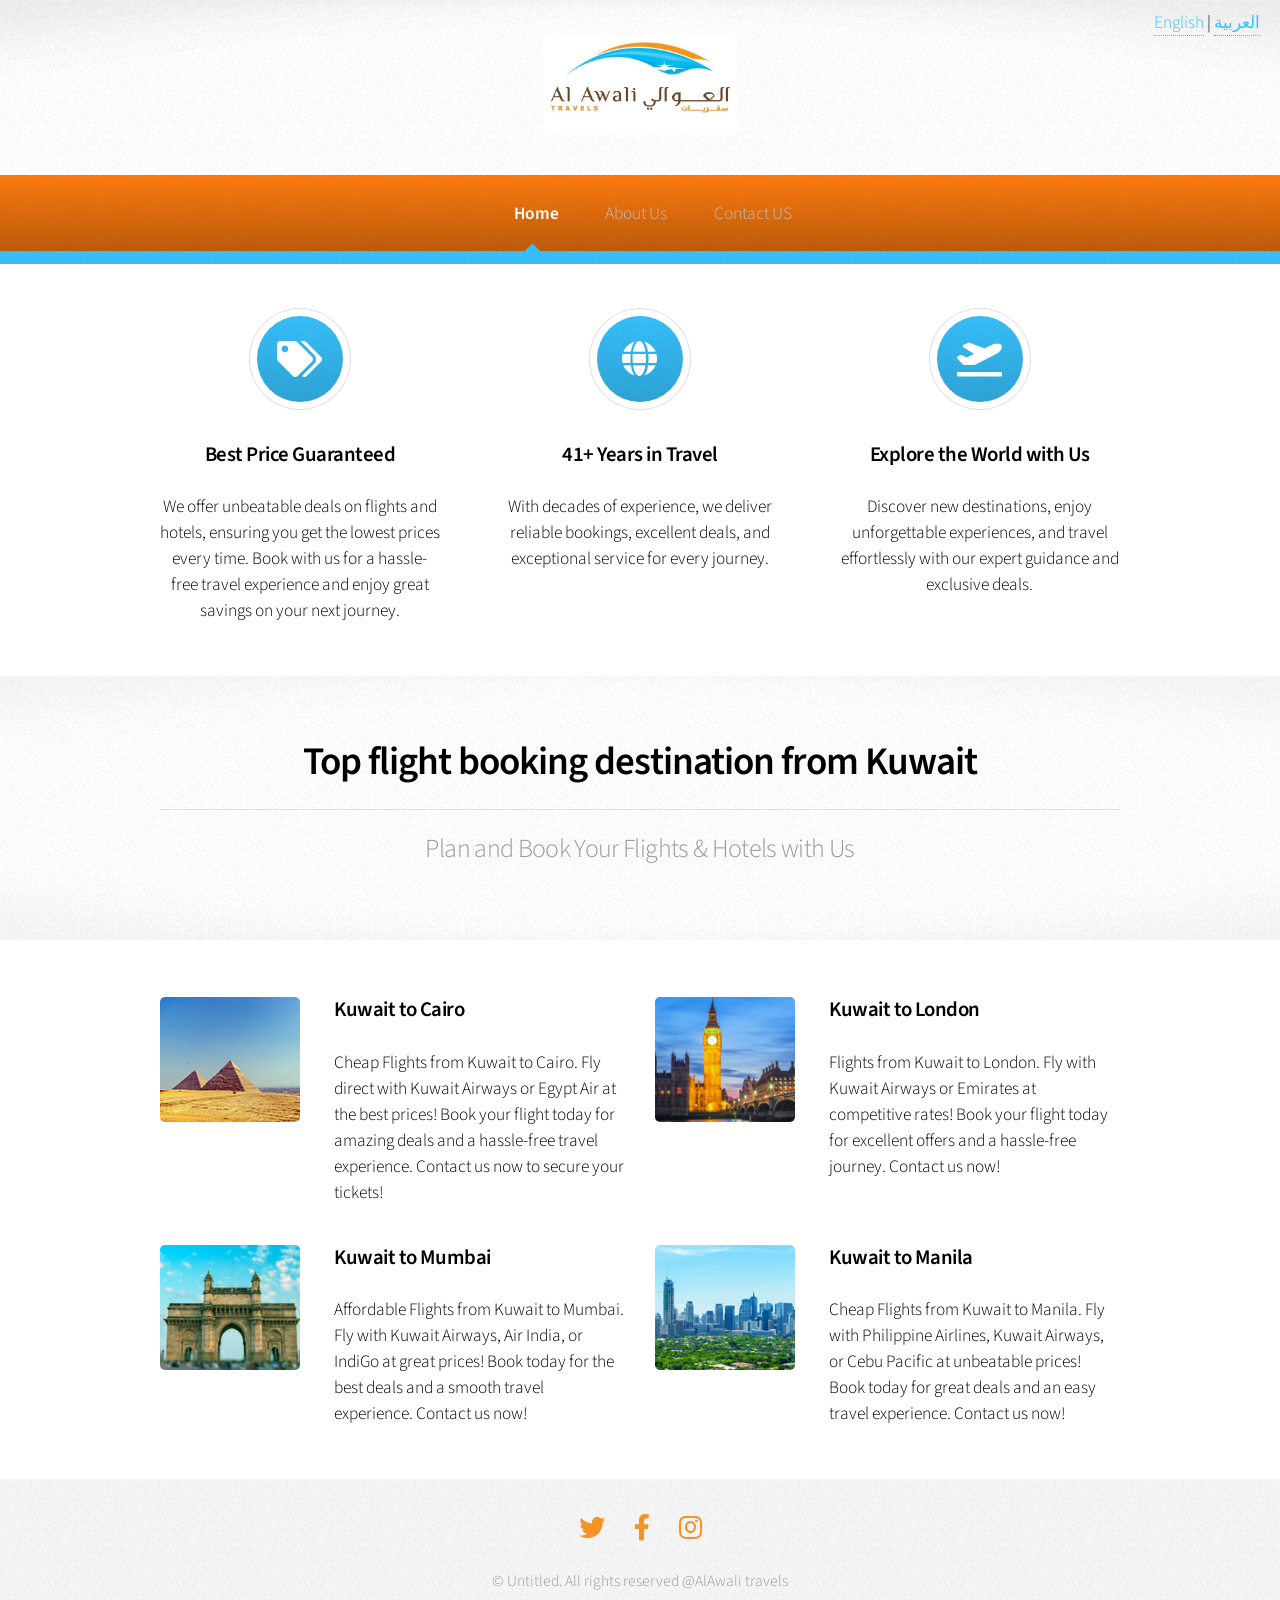
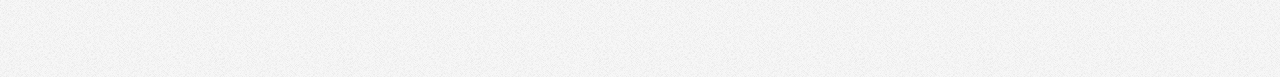
==== en/index.html @ b2e73a5a "Commit changes" ====
<!DOCTYPE HTML>

<html>
	<head>
		<title>AlAwali Travels</title>
		<meta charset="utf-8" />
		<meta name="viewport" content="width=device-width, initial-scale=1, user-scalable=no" />
		<link rel="stylesheet" href="assets/css/main.css" />
	</head>
	<body class="is-preload">
		<div id="page-wrapper">

			<!-- Header -->
				<div id="header">

					<!-- Logo -->
						<h1>
  <a href="index.html" id="logo">
    <img src="images/logo.png" alt="AlAwali Travels Logo" style="height:100px;">
  </a>
</h1>
<!-- Language Switcher -->
    <div id="language-switcher" style="position:absolute; top:10px; right:20px;">
        <a href="index.html" lang="en">English</a> | 
        <a href="../index.html" lang="ar">العربية</a>
    </div>

					<!-- Nav -->
						<nav id="nav">
							<ul>
								<li class="current"><a href="index.html">Home</a></li>
								<li><a href="aboutus.html">About Us</a></li>
								<li><a href="contactus.html">Contact US</a></li>
								
							</ul>
						</nav>

				</div>


			<!-- Banner -->
				
				
			<!-- Highlights -->
				<section class="wrapper style1">
					<div class="container">
						<div class="row gtr-200">
							<section class="col-4 col-12-narrower">
								<div class="box highlight">
									<i class="icon solid major fa-tags"></i>
									<h3>Best Price Guaranteed</h3>
									<p>We offer unbeatable deals on flights and hotels, ensuring you get the lowest prices every time. Book with us for a hassle-free travel experience and enjoy great savings on your next journey.</p>
								</div>
							</section>
							<section class="col-4 col-12-narrower">
								<div class="box highlight">
									<i class="icon solid major fa-globe"></i>
									<h3>41+ Years in Travel </h3>
									<p>With decades of experience, we deliver reliable bookings, excellent deals, and exceptional service for every journey.</p>
								</div>
							</section>
							<section class="col-4 col-12-narrower">
								<div class="box highlight">
									<i class="icon solid major fa-plane-departure"></i>
									<h3>Explore the World with Us</h3>
									<p>Discover new destinations, enjoy unforgettable experiences, and travel effortlessly with our expert guidance and exclusive deals.</p>
								</div>
							</section>
						</div>
					</div>
				</section>

			<!-- Gigantic Heading -->
				<section class="wrapper style2">
					<div class="container">
						<header class="major">
							<h2>Top flight booking destination from Kuwait</h2>
							<p>Plan and Book Your Flights & Hotels with Us</p>
						</header>
					</div>
				</section> 

			<!-- Posts -->
				<section class="wrapper style1">
					<div class="container">
						<div class="row">
							<section class="col-6 col-12-narrower">
								<div class="box post">
									<a href="#" class="image left"><img src="images/pic01.png" alt="" /></a>
									<div class="inner">
										<h3>Kuwait to Cairo</h3>
										<p>Cheap Flights from Kuwait to Cairo. Fly direct with Kuwait Airways or Egypt Air at the best prices! Book your flight today for amazing deals and a hassle-free travel experience. Contact us now to secure your tickets!</p>
									</div>
								</div>
							</section>
							<section class="col-6 col-12-narrower">
								<div class="box post">
									<a href="#" class="image left"><img src="images/pic02.png" alt="" /></a>
									<div class="inner">
										<h3>Kuwait to London</h3>
										<p>Flights from Kuwait to London. Fly with Kuwait Airways or Emirates at competitive rates! Book your flight today for excellent offers and a hassle-free journey. Contact us now!</p>
									</div>
								</div>
							</section>
						</div>
						<div class="row">
							<section class="col-6 col-12-narrower">
								<div class="box post">
									<a href="#" class="image left"><img src="images/pic03.png" alt="" /></a>
									<div class="inner">
										<h3>Kuwait to Mumbai</h3>
										<p>Affordable Flights from Kuwait to Mumbai. Fly with Kuwait Airways, Air India, or IndiGo at great prices! Book today for the best deals and a smooth travel experience. Contact us now!</p>
									</div>
								</div>
							</section>
							<section class="col-6 col-12-narrower">
								<div class="box post">
									<a href="#" class="image left"><img src="images/pic04.png" alt="" /></a>
									<div class="inner">
										<h3> Kuwait to Manila</h3>
										<p>Cheap Flights from Kuwait to Manila. Fly with Philippine Airlines, Kuwait Airways, or Cebu Pacific at unbeatable prices! Book today for great deals and an easy travel experience. Contact us now!</p>
									</div>
								</div>
							</section>
						</div>
					</div>
				</section>

			

			<!-- Footer -->
				<div id="footer">
					<div class="container">
						<div class="row">
							
							
						</div>
					</div>

					<!-- Icons -->
						<ul class="icons">
							<li><a href="#" class="icon brands fa-twitter"><span class="label">Twitter</span></a></li>
							<li><a href="#" class="icon brands fa-facebook-f"><span class="label">Facebook</span></a></li>
							<li><a href="#" class="icon brands fa-instagram"><span class="label">Instagram</span></a></li>
							
						</ul>

					<!-- Copyright -->
						<div class="copyright">
							<ul class="menu">
								<li>&copy; Untitled. All rights reserved @AlAwali travels</li>
							</ul>
						</div>

				</div>

		</div>


		<!-- Scripts -->
			<script src="assets/js/jquery.min.js"></script>
			<script src="assets/js/jquery.dropotron.min.js"></script>
			<script src="assets/js/browser.min.js"></script>
			<script src="assets/js/breakpoints.min.js"></script>
			<script src="assets/js/util.js"></script>
			<script src="assets/js/main.js"></script>

	</body>
</html>
---- en/assets/css/main.css ----
@import url("fontawesome-all.min.css");
@import url("https://fonts.googleapis.com/css?family=Source+Sans+Pro:300,300italic,600,600italic");

/*
	Arcana by HTML5 UP
	html5up.net | @ajlkn
	Free for personal and commercial use under the CCA 3.0 license (html5up.net/license)
*/

html, body, div, span, applet, object,
iframe, h1, h2, h3, h4, h5, h6, p, blockquote,
pre, a, abbr, acronym, address, big, cite,
code, del, dfn, em, img, ins, kbd, q, s, samp,
small, strike, strong, sub, sup, tt, var, b,
u, i, center, dl, dt, dd, ol, ul, li, fieldset,
form, label, legend, table, caption, tbody,
tfoot, thead, tr, th, td, article, aside,
canvas, details, embed, figure, figcaption,
footer, header, hgroup, menu, nav, output, ruby,
section, summary, time, mark, audio, video {
	margin: 0;
	padding: 0;
	border: 0;
	font-size: 100%;
	font: inherit;
	vertical-align: baseline;}

article, aside, details, figcaption, figure,
footer, header, hgroup, menu, nav, section {
	display: block;}

body {
	line-height: 1;
}

ol, ul {
	list-style: none;
}

blockquote, q {
	quotes: none;
}

	blockquote:before, blockquote:after, q:before, q:after {
		content: '';
		content: none;
	}

table {
	border-collapse: collapse;
	border-spacing: 0;
}

body {
	-webkit-text-size-adjust: none;
}

mark {
	background-color: transparent;
	color: inherit;
}

input::-moz-focus-inner {
	border: 0;
	padding: 0;
}

input, select, textarea {
	-moz-appearance: none;
	-webkit-appearance: none;
	-ms-appearance: none;
	appearance: none;
}

/* Basic */

	html {
		box-sizing: border-box;
	}

	*, *:before, *:after {
		box-sizing: inherit;
	}

	body {
		background: #f7f7f7 url("images/bg01.png");
	}

		body.is-preload *, body.is-preload *:before, body.is-preload *:after {
			-moz-animation: none !important;
			-webkit-animation: none !important;
			-ms-animation: none !important;
			animation: none !important;
			-moz-transition: none !important;
			-webkit-transition: none !important;
			-ms-transition: none !important;
			transition: none !important;
		}

	body, input, select, textarea {
		color: #000000;
		font-family: 'Source Sans Pro', sans-serif;
		font-size: 16pt;
		font-weight: 300;
		line-height: 1.65em;
	}

	a {
		-moz-transition: color 0.2s ease-in-out, border-color 0.2s ease-in-out, opacity 0.2s ease-in-out;
		-webkit-transition: color 0.2s ease-in-out, border-color 0.2s ease-in-out, opacity 0.2s ease-in-out;
		-ms-transition: color 0.2s ease-in-out, border-color 0.2s ease-in-out, opacity 0.2s ease-in-out;
		transition: color 0.2s ease-in-out, border-color 0.2s ease-in-out, opacity 0.2s ease-in-out;
		color: #37c0fb;
		text-decoration: none;
		border-bottom: dotted 1px;
	}

		a:hover {
			color: #37c0fb;
			border-bottom-color: transparent;
		}

	strong, b {
		font-weight: 600;
	}

	em, i {
		font-style: italic;
	}

	p, ul, ol, dl, table, blockquote {
		margin: 0 0 2em 0;
	}

	h1, h2, h3, h4, h5, h6 {
		color: inherit;
		font-weight: 600;
		line-height: 1.75em;
		margin-bottom: 1em;
	}

		h1 a, h2 a, h3 a, h4 a, h5 a, h6 a {
			color: inherit;
			text-decoration: none;
		}

		h1 em, h2 em, h3 em, h4 em, h5 em, h6 em {
			font-style: normal;
			font-weight: 300;
		}

	h2 {
		font-size: 1.75em;
		letter-spacing: -0.025em;
	}

	h3 {
		font-size: 1.2em;
		letter-spacing: -0.025em;
	}

	sub {
		font-size: 0.8em;
		position: relative;
		top: 0.5em;
	}

	sup {
		font-size: 0.8em;
		position: relative;
		top: -0.5em;
	}

	hr {
		border-top: solid 1px #e0e0e0;
		border: 0;
		margin-bottom: 1.5em;
	}

	blockquote {
		border-left: solid 0.5em #e0e0e0;
		font-style: italic;
		padding: 1em 0 1em 2em;
	}

/* Container */

	.container {
		margin: 0 auto;
		max-width: 100%;
		width: 1400px;
	}

		@media screen and (max-width: 1680px) {

			.container {
				width: 1200px;
			}

		}

		@media screen and (max-width: 1280px) {

			.container {
				width: 960px;
			}

		}

		@media screen and (max-width: 980px) {

			.container {
				width: 95%;
			}

		}

		@media screen and (max-width: 840px) {

			.container {
				width: 95%;
			}

		}

		@media screen and (max-width: 736px) {

			.container {
				width: 90%;
			}

		}

		@media screen and (max-width: 480px) {

			.container {
				width: 100%;
			}

		}

/* Row */

	.row {
		display: flex;
		flex-wrap: wrap;
		box-sizing: border-box;
		align-items: stretch;
	}

		.row > * {
			box-sizing: border-box;
		}

		.row.gtr-uniform > * > :last-child {
			margin-bottom: 0;
		}

		.row.aln-left {
			justify-content: flex-start;
		}

		.row.aln-center {
			justify-content: center;
		}

		.row.aln-right {
			justify-content: flex-end;
		}

		.row.aln-top {
			align-items: flex-start;
		}

		.row.aln-middle {
			align-items: center;
		}

		.row.aln-bottom {
			align-items: flex-end;
		}

		.row > .imp {
			order: -1;
		}

		.row > .col-1 {
			width: 8.33333%;
		}

		.row > .off-1 {
			margin-left: 8.33333%;
		}

		.row > .col-2 {
			width: 16.66667%;
		}

		.row > .off-2 {
			margin-left: 16.66667%;
		}

		.row > .col-3 {
			width: 25%;
		}

		.row > .off-3 {
			margin-left: 25%;
		}

		.row > .col-4 {
			width: 33.33333%;
		}

		.row > .off-4 {
			margin-left: 33.33333%;
		}

		.row > .col-5 {
			width: 41.66667%;
		}

		.row > .off-5 {
			margin-left: 41.66667%;
		}

		.row > .col-6 {
			width: 50%;
		}

		.row > .off-6 {
			margin-left: 50%;
		}

		.row > .col-7 {
			width: 58.33333%;
		}

		.row > .off-7 {
			margin-left: 58.33333%;
		}

		.row > .col-8 {
			width: 66.66667%;
		}

		.row > .off-8 {
			margin-left: 66.66667%;
		}

		.row > .col-9 {
			width: 75%;
		}

		.row > .off-9 {
			margin-left: 75%;
		}

		.row > .col-10 {
			width: 83.33333%;
		}

		.row > .off-10 {
			margin-left: 83.33333%;
		}

		.row > .col-11 {
			width: 91.66667%;
		}

		.row > .off-11 {
			margin-left: 91.66667%;
		}

		.row > .col-12 {
			width: 100%;
		}

		.row > .off-12 {
			margin-left: 100%;
		}

		.row.gtr-0 {
			margin-top: 0px;
			margin-left: 0px;
		}

			.row.gtr-0 > * {
				padding: 0px 0 0 0px;
			}

			.row.gtr-0.gtr-uniform {
				margin-top: 0px;
			}

				.row.gtr-0.gtr-uniform > * {
					padding-top: 0px;
				}

		.row.gtr-25 {
			margin-top: -12.5px;
			margin-left: -12.5px;
		}

			.row.gtr-25 > * {
				padding: 12.5px 0 0 12.5px;
			}

			.row.gtr-25.gtr-uniform {
				margin-top: -12.5px;
			}

				.row.gtr-25.gtr-uniform > * {
					padding-top: 12.5px;
				}

		.row.gtr-50 {
			margin-top: -25px;
			margin-left: -25px;
		}

			.row.gtr-50 > * {
				padding: 25px 0 0 25px;
			}

			.row.gtr-50.gtr-uniform {
				margin-top: -25px;
			}

				.row.gtr-50.gtr-uniform > * {
					padding-top: 25px;
				}

		.row {
			margin-top: -50px;
			margin-left: -50px;
		}

			.row > * {
				padding: 50px 0 0 50px;
			}

			.row.gtr-uniform {
				margin-top: -50px;
			}

				.row.gtr-uniform > * {
					padding-top: 50px;
				}

		.row.gtr-150 {
			margin-top: -75px;
			margin-left: -75px;
		}

			.row.gtr-150 > * {
				padding: 75px 0 0 75px;
			}

			.row.gtr-150.gtr-uniform {
				margin-top: -75px;
			}

				.row.gtr-150.gtr-uniform > * {
					padding-top: 75px;
				}

		.row.gtr-200 {
			margin-top: -100px;
			margin-left: -100px;
		}

			.row.gtr-200 > * {
				padding: 100px 0 0 100px;
			}

			.row.gtr-200.gtr-uniform {
				margin-top: -100px;
			}

				.row.gtr-200.gtr-uniform > * {
					padding-top: 100px;
				}

		@media screen and (max-width: 1680px) {

			.row {
				display: flex;
				flex-wrap: wrap;
				box-sizing: border-box;
				align-items: stretch;
			}

				.row > * {
					box-sizing: border-box;
				}

				.row.gtr-uniform > * > :last-child {
					margin-bottom: 0;
				}

				.row.aln-left {
					justify-content: flex-start;
				}

				.row.aln-center {
					justify-content: center;
				}

				.row.aln-right {
					justify-content: flex-end;
				}

				.row.aln-top {
					align-items: flex-start;
				}

				.row.aln-middle {
					align-items: center;
				}

				.row.aln-bottom {
					align-items: flex-end;
				}

				.row > .imp-wide {
					order: -1;
				}

				.row > .col-1-wide {
					width: 8.33333%;
				}

				.row > .off-1-wide {
					margin-left: 8.33333%;
				}

				.row > .col-2-wide {
					width: 16.66667%;
				}

				.row > .off-2-wide {
					margin-left: 16.66667%;
				}

				.row > .col-3-wide {
					width: 25%;
				}

				.row > .off-3-wide {
					margin-left: 25%;
				}

				.row > .col-4-wide {
					width: 33.33333%;
				}

				.row > .off-4-wide {
					margin-left: 33.33333%;
				}

				.row > .col-5-wide {
					width: 41.66667%;
				}

				.row > .off-5-wide {
					margin-left: 41.66667%;
				}

				.row > .col-6-wide {
					width: 50%;
				}

				.row > .off-6-wide {
					margin-left: 50%;
				}

				.row > .col-7-wide {
					width: 58.33333%;
				}

				.row > .off-7-wide {
					margin-left: 58.33333%;
				}

				.row > .col-8-wide {
					width: 66.66667%;
				}

				.row > .off-8-wide {
					margin-left: 66.66667%;
				}

				.row > .col-9-wide {
					width: 75%;
				}

				.row > .off-9-wide {
					margin-left: 75%;
				}

				.row > .col-10-wide {
					width: 83.33333%;
				}

				.row > .off-10-wide {
					margin-left: 83.33333%;
				}

				.row > .col-11-wide {
					width: 91.66667%;
				}

				.row > .off-11-wide {
					margin-left: 91.66667%;
				}

				.row > .col-12-wide {
					width: 100%;
				}

				.row > .off-12-wide {
					margin-left: 100%;
				}

				.row.gtr-0 {
					margin-top: 0px;
					margin-left: 0px;
				}

					.row.gtr-0 > * {
						padding: 0px 0 0 0px;
					}

					.row.gtr-0.gtr-uniform {
						margin-top: 0px;
					}

						.row.gtr-0.gtr-uniform > * {
							padding-top: 0px;
						}

				.row.gtr-25 {
					margin-top: -10px;
					margin-left: -10px;
				}

					.row.gtr-25 > * {
						padding: 10px 0 0 10px;
					}

					.row.gtr-25.gtr-uniform {
						margin-top: -10px;
					}

						.row.gtr-25.gtr-uniform > * {
							padding-top: 10px;
						}

				.row.gtr-50 {
					margin-top: -20px;
					margin-left: -20px;
				}

					.row.gtr-50 > * {
						padding: 20px 0 0 20px;
					}

					.row.gtr-50.gtr-uniform {
						margin-top: -20px;
					}

						.row.gtr-50.gtr-uniform > * {
							padding-top: 20px;
						}

				.row {
					margin-top: -40px;
					margin-left: -40px;
				}

					.row > * {
						padding: 40px 0 0 40px;
					}

					.row.gtr-uniform {
						margin-top: -40px;
					}

						.row.gtr-uniform > * {
							padding-top: 40px;
						}

				.row.gtr-150 {
					margin-top: -60px;
					margin-left: -60px;
				}

					.row.gtr-150 > * {
						padding: 60px 0 0 60px;
					}

					.row.gtr-150.gtr-uniform {
						margin-top: -60px;
					}

						.row.gtr-150.gtr-uniform > * {
							padding-top: 60px;
						}

				.row.gtr-200 {
					margin-top: -80px;
					margin-left: -80px;
				}

					.row.gtr-200 > * {
						padding: 80px 0 0 80px;
					}

					.row.gtr-200.gtr-uniform {
						margin-top: -80px;
					}

						.row.gtr-200.gtr-uniform > * {
							padding-top: 80px;
						}

		}

		@media screen and (max-width: 1280px) {

			.row {
				display: flex;
				flex-wrap: wrap;
				box-sizing: border-box;
				align-items: stretch;
			}

				.row > * {
					box-sizing: border-box;
				}

				.row.gtr-uniform > * > :last-child {
					margin-bottom: 0;
				}

				.row.aln-left {
					justify-content: flex-start;
				}

				.row.aln-center {
					justify-content: center;
				}

				.row.aln-right {
					justify-content: flex-end;
				}

				.row.aln-top {
					align-items: flex-start;
				}

				.row.aln-middle {
					align-items: center;
				}

				.row.aln-bottom {
					align-items: flex-end;
				}

				.row > .imp-normal {
					order: -1;
				}

				.row > .col-1-normal {
					width: 8.33333%;
				}

				.row > .off-1-normal {
					margin-left: 8.33333%;
				}

				.row > .col-2-normal {
					width: 16.66667%;
				}

				.row > .off-2-normal {
					margin-left: 16.66667%;
				}

				.row > .col-3-normal {
					width: 25%;
				}

				.row > .off-3-normal {
					margin-left: 25%;
				}

				.row > .col-4-normal {
					width: 33.33333%;
				}

				.row > .off-4-normal {
					margin-left: 33.33333%;
				}

				.row > .col-5-normal {
					width: 41.66667%;
				}

				.row > .off-5-normal {
					margin-left: 41.66667%;
				}

				.row > .col-6-normal {
					width: 50%;
				}

				.row > .off-6-normal {
					margin-left: 50%;
				}

				.row > .col-7-normal {
					width: 58.33333%;
				}

				.row > .off-7-normal {
					margin-left: 58.33333%;
				}

				.row > .col-8-normal {
					width: 66.66667%;
				}

				.row > .off-8-normal {
					margin-left: 66.66667%;
				}

				.row > .col-9-normal {
					width: 75%;
				}

				.row > .off-9-normal {
					margin-left: 75%;
				}

				.row > .col-10-normal {
					width: 83.33333%;
				}

				.row > .off-10-normal {
					margin-left: 83.33333%;
				}

				.row > .col-11-normal {
					width: 91.66667%;
				}

				.row > .off-11-normal {
					margin-left: 91.66667%;
				}

				.row > .col-12-normal {
					width: 100%;
				}

				.row > .off-12-normal {
					margin-left: 100%;
				}

				.row.gtr-0 {
					margin-top: 0px;
					margin-left: 0px;
				}

					.row.gtr-0 > * {
						padding: 0px 0 0 0px;
					}

					.row.gtr-0.gtr-uniform {
						margin-top: 0px;
					}

						.row.gtr-0.gtr-uniform > * {
							padding-top: 0px;
						}

				.row.gtr-25 {
					margin-top: -7.5px;
					margin-left: -7.5px;
				}

					.row.gtr-25 > * {
						padding: 7.5px 0 0 7.5px;
					}

					.row.gtr-25.gtr-uniform {
						margin-top: -7.5px;
					}

						.row.gtr-25.gtr-uniform > * {
							padding-top: 7.5px;
						}

				.row.gtr-50 {
					margin-top: -15px;
					margin-left: -15px;
				}

					.row.gtr-50 > * {
						padding: 15px 0 0 15px;
					}

					.row.gtr-50.gtr-uniform {
						margin-top: -15px;
					}

						.row.gtr-50.gtr-uniform > * {
							padding-top: 15px;
						}

				.row {
					margin-top: -30px;
					margin-left: -30px;
				}

					.row > * {
						padding: 30px 0 0 30px;
					}

					.row.gtr-uniform {
						margin-top: -30px;
					}

						.row.gtr-uniform > * {
							padding-top: 30px;
						}

				.row.gtr-150 {
					margin-top: -45px;
					margin-left: -45px;
				}

					.row.gtr-150 > * {
						padding: 45px 0 0 45px;
					}

					.row.gtr-150.gtr-uniform {
						margin-top: -45px;
					}

						.row.gtr-150.gtr-uniform > * {
							padding-top: 45px;
						}

				.row.gtr-200 {
					margin-top: -60px;
					margin-left: -60px;
				}

					.row.gtr-200 > * {
						padding: 60px 0 0 60px;
					}

					.row.gtr-200.gtr-uniform {
						margin-top: -60px;
					}

						.row.gtr-200.gtr-uniform > * {
							padding-top: 60px;
						}

		}

		@media screen and (max-width: 980px) {

			.row {
				display: flex;
				flex-wrap: wrap;
				box-sizing: border-box;
				align-items: stretch;
			}

				.row > * {
					box-sizing: border-box;
				}

				.row.gtr-uniform > * > :last-child {
					margin-bottom: 0;
				}

				.row.aln-left {
					justify-content: flex-start;
				}

				.row.aln-center {
					justify-content: center;
				}

				.row.aln-right {
					justify-content: flex-end;
				}

				.row.aln-top {
					align-items: flex-start;
				}

				.row.aln-middle {
					align-items: center;
				}

				.row.aln-bottom {
					align-items: flex-end;
				}

				.row > .imp-narrow {
					order: -1;
				}

				.row > .col-1-narrow {
					width: 8.33333%;
				}

				.row > .off-1-narrow {
					margin-left: 8.33333%;
				}

				.row > .col-2-narrow {
					width: 16.66667%;
				}

				.row > .off-2-narrow {
					margin-left: 16.66667%;
				}

				.row > .col-3-narrow {
					width: 25%;
				}

				.row > .off-3-narrow {
					margin-left: 25%;
				}

				.row > .col-4-narrow {
					width: 33.33333%;
				}

				.row > .off-4-narrow {
					margin-left: 33.33333%;
				}

				.row > .col-5-narrow {
					width: 41.66667%;
				}

				.row > .off-5-narrow {
					margin-left: 41.66667%;
				}

				.row > .col-6-narrow {
					width: 50%;
				}

				.row > .off-6-narrow {
					margin-left: 50%;
				}

				.row > .col-7-narrow {
					width: 58.33333%;
				}

				.row > .off-7-narrow {
					margin-left: 58.33333%;
				}

				.row > .col-8-narrow {
					width: 66.66667%;
				}

				.row > .off-8-narrow {
					margin-left: 66.66667%;
				}

				.row > .col-9-narrow {
					width: 75%;
				}

				.row > .off-9-narrow {
					margin-left: 75%;
				}

				.row > .col-10-narrow {
					width: 83.33333%;
				}

				.row > .off-10-narrow {
					margin-left: 83.33333%;
				}

				.row > .col-11-narrow {
					width: 91.66667%;
				}

				.row > .off-11-narrow {
					margin-left: 91.66667%;
				}

				.row > .col-12-narrow {
					width: 100%;
				}

				.row > .off-12-narrow {
					margin-left: 100%;
				}

				.row.gtr-0 {
					margin-top: 0px;
					margin-left: 0px;
				}

					.row.gtr-0 > * {
						padding: 0px 0 0 0px;
					}

					.row.gtr-0.gtr-uniform {
						margin-top: 0px;
					}

						.row.gtr-0.gtr-uniform > * {
							padding-top: 0px;
						}

				.row.gtr-25 {
					margin-top: -7.5px;
					margin-left: -7.5px;
				}

					.row.gtr-25 > * {
						padding: 7.5px 0 0 7.5px;
					}

					.row.gtr-25.gtr-uniform {
						margin-top: -7.5px;
					}

						.row.gtr-25.gtr-uniform > * {
							padding-top: 7.5px;
						}

				.row.gtr-50 {
					margin-top: -15px;
					margin-left: -15px;
				}

					.row.gtr-50 > * {
						padding: 15px 0 0 15px;
					}

					.row.gtr-50.gtr-uniform {
						margin-top: -15px;
					}

						.row.gtr-50.gtr-uniform > * {
							padding-top: 15px;
						}

				.row {
					margin-top: -30px;
					margin-left: -30px;
				}

					.row > * {
						padding: 30px 0 0 30px;
					}

					.row.gtr-uniform {
						margin-top: -30px;
					}

						.row.gtr-uniform > * {
							padding-top: 30px;
						}

				.row.gtr-150 {
					margin-top: -45px;
					margin-left: -45px;
				}

					.row.gtr-150 > * {
						padding: 45px 0 0 45px;
					}

					.row.gtr-150.gtr-uniform {
						margin-top: -45px;
					}

						.row.gtr-150.gtr-uniform > * {
							padding-top: 45px;
						}

				.row.gtr-200 {
					margin-top: -60px;
					margin-left: -60px;
				}

					.row.gtr-200 > * {
						padding: 60px 0 0 60px;
					}

					.row.gtr-200.gtr-uniform {
						margin-top: -60px;
					}

						.row.gtr-200.gtr-uniform > * {
							padding-top: 60px;
						}

		}

		@media screen and (max-width: 840px) {

			.row {
				display: flex;
				flex-wrap: wrap;
				box-sizing: border-box;
				align-items: stretch;
			}

				.row > * {
					box-sizing: border-box;
				}

				.row.gtr-uniform > * > :last-child {
					margin-bottom: 0;
				}

				.row.aln-left {
					justify-content: flex-start;
				}

				.row.aln-center {
					justify-content: center;
				}

				.row.aln-right {
					justify-content: flex-end;
				}

				.row.aln-top {
					align-items: flex-start;
				}

				.row.aln-middle {
					align-items: center;
				}

				.row.aln-bottom {
					align-items: flex-end;
				}

				.row > .imp-narrower {
					order: -1;
				}

				.row > .col-1-narrower {
					width: 8.33333%;
				}

				.row > .off-1-narrower {
					margin-left: 8.33333%;
				}

				.row > .col-2-narrower {
					width: 16.66667%;
				}

				.row > .off-2-narrower {
					margin-left: 16.66667%;
				}

				.row > .col-3-narrower {
					width: 25%;
				}

				.row > .off-3-narrower {
					margin-left: 25%;
				}

				.row > .col-4-narrower {
					width: 33.33333%;
				}

				.row > .off-4-narrower {
					margin-left: 33.33333%;
				}

				.row > .col-5-narrower {
					width: 41.66667%;
				}

				.row > .off-5-narrower {
					margin-left: 41.66667%;
				}

				.row > .col-6-narrower {
					width: 50%;
				}

				.row > .off-6-narrower {
					margin-left: 50%;
				}

				.row > .col-7-narrower {
					width: 58.33333%;
				}

				.row > .off-7-narrower {
					margin-left: 58.33333%;
				}

				.row > .col-8-narrower {
					width: 66.66667%;
				}

				.row > .off-8-narrower {
					margin-left: 66.66667%;
				}

				.row > .col-9-narrower {
					width: 75%;
				}

				.row > .off-9-narrower {
					margin-left: 75%;
				}

				.row > .col-10-narrower {
					width: 83.33333%;
				}

				.row > .off-10-narrower {
					margin-left: 83.33333%;
				}

				.row > .col-11-narrower {
					width: 91.66667%;
				}

				.row > .off-11-narrower {
					margin-left: 91.66667%;
				}

				.row > .col-12-narrower {
					width: 100%;
				}

				.row > .off-12-narrower {
					margin-left: 100%;
				}

				.row.gtr-0 {
					margin-top: 0px;
					margin-left: 0px;
				}

					.row.gtr-0 > * {
						padding: 0px 0 0 0px;
					}

					.row.gtr-0.gtr-uniform {
						margin-top: 0px;
					}

						.row.gtr-0.gtr-uniform > * {
							padding-top: 0px;
						}

				.row.gtr-25 {
					margin-top: -7.5px;
					margin-left: -7.5px;
				}

					.row.gtr-25 > * {
						padding: 7.5px 0 0 7.5px;
					}

					.row.gtr-25.gtr-uniform {
						margin-top: -7.5px;
					}

						.row.gtr-25.gtr-uniform > * {
							padding-top: 7.5px;
						}

				.row.gtr-50 {
					margin-top: -15px;
					margin-left: -15px;
				}

					.row.gtr-50 > * {
						padding: 15px 0 0 15px;
					}

					.row.gtr-50.gtr-uniform {
						margin-top: -15px;
					}

						.row.gtr-50.gtr-uniform > * {
							padding-top: 15px;
						}

				.row {
					margin-top: -30px;
					margin-left: -30px;
				}

					.row > * {
						padding: 30px 0 0 30px;
					}

					.row.gtr-uniform {
						margin-top: -30px;
					}

						.row.gtr-uniform > * {
							padding-top: 30px;
						}

				.row.gtr-150 {
					margin-top: -45px;
					margin-left: -45px;
				}

					.row.gtr-150 > * {
						padding: 45px 0 0 45px;
					}

					.row.gtr-150.gtr-uniform {
						margin-top: -45px;
					}

						.row.gtr-150.gtr-uniform > * {
							padding-top: 45px;
						}

				.row.gtr-200 {
					margin-top: -60px;
					margin-left: -60px;
				}

					.row.gtr-200 > * {
						padding: 60px 0 0 60px;
					}

					.row.gtr-200.gtr-uniform {
						margin-top: -60px;
					}

						.row.gtr-200.gtr-uniform > * {
							padding-top: 60px;
						}

		}

		@media screen and (max-width: 736px) {

			.row {
				display: flex;
				flex-wrap: wrap;
				box-sizing: border-box;
				align-items: stretch;
			}

				.row > * {
					box-sizing: border-box;
				}

				.row.gtr-uniform > * > :last-child {
					margin-bottom: 0;
				}

				.row.aln-left {
					justify-content: flex-start;
				}

				.row.aln-center {
					justify-content: center;
				}

				.row.aln-right {
					justify-content: flex-end;
				}

				.row.aln-top {
					align-items: flex-start;
				}

				.row.aln-middle {
					align-items: center;
				}

				.row.aln-bottom {
					align-items: flex-end;
				}

				.row > .imp-mobile {
					order: -1;
				}

				.row > .col-1-mobile {
					width: 8.33333%;
				}

				.row > .off-1-mobile {
					margin-left: 8.33333%;
				}

				.row > .col-2-mobile {
					width: 16.66667%;
				}

				.row > .off-2-mobile {
					margin-left: 16.66667%;
				}

				.row > .col-3-mobile {
					width: 25%;
				}

				.row > .off-3-mobile {
					margin-left: 25%;
				}

				.row > .col-4-mobile {
					width: 33.33333%;
				}

				.row > .off-4-mobile {
					margin-left: 33.33333%;
				}

				.row > .col-5-mobile {
					width: 41.66667%;
				}

				.row > .off-5-mobile {
					margin-left: 41.66667%;
				}

				.row > .col-6-mobile {
					width: 50%;
				}

				.row > .off-6-mobile {
					margin-left: 50%;
				}

				.row > .col-7-mobile {
					width: 58.33333%;
				}

				.row > .off-7-mobile {
					margin-left: 58.33333%;
				}

				.row > .col-8-mobile {
					width: 66.66667%;
				}

				.row > .off-8-mobile {
					margin-left: 66.66667%;
				}

				.row > .col-9-mobile {
					width: 75%;
				}

				.row > .off-9-mobile {
					margin-left: 75%;
				}

				.row > .col-10-mobile {
					width: 83.33333%;
				}

				.row > .off-10-mobile {
					margin-left: 83.33333%;
				}

				.row > .col-11-mobile {
					width: 91.66667%;
				}

				.row > .off-11-mobile {
					margin-left: 91.66667%;
				}

				.row > .col-12-mobile {
					width: 100%;
				}

				.row > .off-12-mobile {
					margin-left: 100%;
				}

				.row.gtr-0 {
					margin-top: 0px;
					margin-left: 0px;
				}

					.row.gtr-0 > * {
						padding: 0px 0 0 0px;
					}

					.row.gtr-0.gtr-uniform {
						margin-top: 0px;
					}

						.row.gtr-0.gtr-uniform > * {
							padding-top: 0px;
						}

				.row.gtr-25 {
					margin-top: -5px;
					margin-left: -5px;
				}

					.row.gtr-25 > * {
						padding: 5px 0 0 5px;
					}

					.row.gtr-25.gtr-uniform {
						margin-top: -5px;
					}

						.row.gtr-25.gtr-uniform > * {
							padding-top: 5px;
						}

				.row.gtr-50 {
					margin-top: -10px;
					margin-left: -10px;
				}

					.row.gtr-50 > * {
						padding: 10px 0 0 10px;
					}

					.row.gtr-50.gtr-uniform {
						margin-top: -10px;
					}

						.row.gtr-50.gtr-uniform > * {
							padding-top: 10px;
						}

				.row {
					margin-top: -20px;
					margin-left: -20px;
				}

					.row > * {
						padding: 20px 0 0 20px;
					}

					.row.gtr-uniform {
						margin-top: -20px;
					}

						.row.gtr-uniform > * {
							padding-top: 20px;
						}

				.row.gtr-150 {
					margin-top: -30px;
					margin-left: -30px;
				}

					.row.gtr-150 > * {
						padding: 30px 0 0 30px;
					}

					.row.gtr-150.gtr-uniform {
						margin-top: -30px;
					}

						.row.gtr-150.gtr-uniform > * {
							padding-top: 30px;
						}

				.row.gtr-200 {
					margin-top: -40px;
					margin-left: -40px;
				}

					.row.gtr-200 > * {
						padding: 40px 0 0 40px;
					}

					.row.gtr-200.gtr-uniform {
						margin-top: -40px;
					}

						.row.gtr-200.gtr-uniform > * {
							padding-top: 40px;
						}

		}

		@media screen and (max-width: 480px) {

			.row {
				display: flex;
				flex-wrap: wrap;
				box-sizing: border-box;
				align-items: stretch;
			}

				.row > * {
					box-sizing: border-box;
				}

				.row.gtr-uniform > * > :last-child {
					margin-bottom: 0;
				}

				.row.aln-left {
					justify-content: flex-start;
				}

				.row.aln-center {
					justify-content: center;
				}

				.row.aln-right {
					justify-content: flex-end;
				}

				.row.aln-top {
					align-items: flex-start;
				}

				.row.aln-middle {
					align-items: center;
				}

				.row.aln-bottom {
					align-items: flex-end;
				}

				.row > .imp-mobilep {
					order: -1;
				}

				.row > .col-1-mobilep {
					width: 8.33333%;
				}

				.row > .off-1-mobilep {
					margin-left: 8.33333%;
				}

				.row > .col-2-mobilep {
					width: 16.66667%;
				}

				.row > .off-2-mobilep {
					margin-left: 16.66667%;
				}

				.row > .col-3-mobilep {
					width: 25%;
				}

				.row > .off-3-mobilep {
					margin-left: 25%;
				}

				.row > .col-4-mobilep {
					width: 33.33333%;
				}

				.row > .off-4-mobilep {
					margin-left: 33.33333%;
				}

				.row > .col-5-mobilep {
					width: 41.66667%;
				}

				.row > .off-5-mobilep {
					margin-left: 41.66667%;
				}

				.row > .col-6-mobilep {
					width: 50%;
				}

				.row > .off-6-mobilep {
					margin-left: 50%;
				}

				.row > .col-7-mobilep {
					width: 58.33333%;
				}

				.row > .off-7-mobilep {
					margin-left: 58.33333%;
				}

				.row > .col-8-mobilep {
					width: 66.66667%;
				}

				.row > .off-8-mobilep {
					margin-left: 66.66667%;
				}

				.row > .col-9-mobilep {
					width: 75%;
				}

				.row > .off-9-mobilep {
					margin-left: 75%;
				}

				.row > .col-10-mobilep {
					width: 83.33333%;
				}

				.row > .off-10-mobilep {
					margin-left: 83.33333%;
				}

				.row > .col-11-mobilep {
					width: 91.66667%;
				}

				.row > .off-11-mobilep {
					margin-left: 91.66667%;
				}

				.row > .col-12-mobilep {
					width: 100%;
				}

				.row > .off-12-mobilep {
					margin-left: 100%;
				}

				.row.gtr-0 {
					margin-top: 0px;
					margin-left: 0px;
				}

					.row.gtr-0 > * {
						padding: 0px 0 0 0px;
					}

					.row.gtr-0.gtr-uniform {
						margin-top: 0px;
					}

						.row.gtr-0.gtr-uniform > * {
							padding-top: 0px;
						}

				.row.gtr-25 {
					margin-top: -5px;
					margin-left: -5px;
				}

					.row.gtr-25 > * {
						padding: 5px 0 0 5px;
					}

					.row.gtr-25.gtr-uniform {
						margin-top: -5px;
					}

						.row.gtr-25.gtr-uniform > * {
							padding-top: 5px;
						}

				.row.gtr-50 {
					margin-top: -10px;
					margin-left: -10px;
				}

					.row.gtr-50 > * {
						padding: 10px 0 0 10px;
					}

					.row.gtr-50.gtr-uniform {
						margin-top: -10px;
					}

						.row.gtr-50.gtr-uniform > * {
							padding-top: 10px;
						}

				.row {
					margin-top: -20px;
					margin-left: -20px;
				}

					.row > * {
						padding: 20px 0 0 20px;
					}

					.row.gtr-uniform {
						margin-top: -20px;
					}

						.row.gtr-uniform > * {
							padding-top: 20px;
						}

				.row.gtr-150 {
					margin-top: -30px;
					margin-left: -30px;
				}

					.row.gtr-150 > * {
						padding: 30px 0 0 30px;
					}

					.row.gtr-150.gtr-uniform {
						margin-top: -30px;
					}

						.row.gtr-150.gtr-uniform > * {
							padding-top: 30px;
						}

				.row.gtr-200 {
					margin-top: -40px;
					margin-left: -40px;
				}

					.row.gtr-200 > * {
						padding: 40px 0 0 40px;
					}

					.row.gtr-200.gtr-uniform {
						margin-top: -40px;
					}

						.row.gtr-200.gtr-uniform > * {
							padding-top: 40px;
						}

		}

/* Section/Article */

	section.special, article.special {
		text-align: center;
	}

	header p {
		color: #999;
		font-size: 1.25em;
		position: relative;
		margin-top: -1.25em;
		margin-bottom: 2.25em;
	}

	header.major {
		text-align: center;
		margin: 0 0 2em 0;
	}

		header.major h2 {
			font-size: 2.25em;
		}

		header.major p {
			position: relative;
			border-top: solid 1px #e0e0e0;
			padding: 1em 0 0 0;
			margin: 0;
			top: -1em;
			font-size: 1.5em;
			letter-spacing: -0.025em;
		}

	footer {
		margin: 0 0 3em 0;
	}

		footer > :last-child {
			margin-bottom: 0;
		}

		footer.major {
			padding-top: 3em;
		}

/* Form */

	input[type="text"],
	input[type="password"],
	input[type="email"],
	textarea {
		-moz-appearance: none;
		-webkit-appearance: none;
		-ms-appearance: none;
		appearance: none;
		-moz-transition: border-color 0.2s ease-in-out;
		-webkit-transition: border-color 0.2s ease-in-out;
		-ms-transition: border-color 0.2s ease-in-out;
		transition: border-color 0.2s ease-in-out;
		background: #fff;
		border: solid 1px #e0e0e0;
		border-radius: 5px;
		color: inherit;
		display: block;
		outline: 0;
		padding: 0.75em;
		text-decoration: none;
		width: 100%;
	}

		input[type="text"]:focus,
		input[type="password"]:focus,
		input[type="email"]:focus,
		textarea:focus {
			border-color: #37c0fb;
		}

	input[type="text"],
	input[type="password"],
	input[type="email"] {
		line-height: 1em;
	}

	label {
		display: block;
		color: inherit;
		font-weight: 600;
		line-height: 1.75em;
		margin-bottom: 0.5em;
	}

	::-webkit-input-placeholder {
		color: #999;
		position: relative;
		top: 3px;
	}

	:-moz-placeholder {
		color: #999;
	}

	::-moz-placeholder {
		color: #999;
	}

	:-ms-input-placeholder {
		color: #999;
	}

/* Image */

	.image {
		border: 0;
		display: inline-block;
		position: relative;
		border-radius: 5px;
	}

		.image img {
			display: block;
			border-radius: 5px;
		}

		.image.left {
			display: block;
			float: left;
			margin: 0 2em 2em 0;
			position: relative;
			top: 0.25em;
		}

			.image.left img {
				display: block;
				width: 100%;
			}

		.image.fit {
			display: block;
		}

			.image.fit img {
				display: block;
				width: 100%;
			}

		.image.featured {
			display: block;
			margin: 0 0 2em 0;
		}

			.image.featured img {
				display: block;
				width: 100%;
			}

/* Icon */

	.icon {
		text-decoration: none;
		position: relative;
		text-decoration: none;
	}

		.icon:before {
			-moz-osx-font-smoothing: grayscale;
			-webkit-font-smoothing: antialiased;
			display: inline-block;
			font-style: normal;
			font-variant: normal;
			text-rendering: auto;
			line-height: 1;
			text-transform: none !important;
			font-family: 'Font Awesome 5 Free';
			font-weight: 400;
		}

		.icon > .label {
			display: none;
		}

		.icon:before {
			line-height: inherit;
		}

		.icon.solid:before {
			font-weight: 900;
		}

		.icon.brands:before {
			font-family: 'Font Awesome 5 Brands';
		}

		.icon.major {
			text-align: center;
			cursor: default;
			background-color: #37c0fb;
			background-image: -moz-linear-gradient(top, rgba(0,0,0,0), rgba(0,0,0,0.15)), url("images/bg01.png");
			background-image: -webkit-linear-gradient(top, rgba(0,0,0,0), rgba(0,0,0,0.15)), url("images/bg01.png");
			background-image: -ms-linear-gradient(top, rgba(0,0,0,0), rgba(0,0,0,0.15)), url("images/bg01.png");
			background-image: linear-gradient(top, rgba(0,0,0,0), rgba(0,0,0,0.15)), url("images/bg01.png");
			color: #fff;
			border-radius: 100%;
			display: inline-block;
			width: 5em;
			height: 5em;
			line-height: 5em;
			box-shadow: 0 0 0 7px white, 0 0 0 8px #e0e0e0;
			margin: 0 0 2em 0;
		}

			.icon.major:before {
				font-size: 36px;
			}

/* Lists */

	ol {
		list-style: decimal;
		padding-left: 1.25em;
	}

		ol li {
			padding-left: 0.25em;
		}

	ul {
		list-style: disc;
		padding-left: 1em;
	}

		ul li {
			padding-left: 0.5em;
		}

/* Links */

	ul.links {
		list-style: none;
		padding-left: 0;
	}

		ul.links li {
			line-height: 2.5em;
			padding-left: 0;
		}

/* Icons */

	ul.icons {
		cursor: default;
		list-style: none;
		padding-left: 0;
	}

		ul.icons li {
			display: inline-block;
			line-height: 1em;
			padding-left: 1.5em;
		}

			ul.icons li:first-child {
				padding-left: 0;
			}

			ul.icons li a, ul.icons li span {
				font-size: 2em;
				border: 0;
			}

/* Menu */

	ul.menu {
		list-style: none;
		padding-left: 0;
	}

		ul.menu li {
			border-left: solid 1px #e0e0e0;
			display: inline-block;
			padding: 0 0 0 1em;
			margin: 0 0 0 1em;
		}

			ul.menu li:first-child {
				border-left: 0;
				margin-left: 0;
				padding-left: 0;
			}

/* Actions */

	ul.actions {
		display: -moz-flex;
		display: -webkit-flex;
		display: -ms-flex;
		display: flex;
		cursor: default;
		list-style: none;
		margin-left: -1em;
		padding-left: 0;
	}

		ul.actions li {
			padding: 0 0 0 1em;
			vertical-align: middle;
		}

		ul.actions.special {
			-moz-justify-content: center;
			-webkit-justify-content: center;
			-ms-justify-content: center;
			justify-content: center;
			width: 100%;
			margin-left: 0;
		}

			ul.actions.special li:first-child {
				padding-left: 0;
			}

		ul.actions.stacked {
			-moz-flex-direction: column;
			-webkit-flex-direction: column;
			-ms-flex-direction: column;
			flex-direction: column;
			margin-left: 0;
		}

			ul.actions.stacked li {
				padding: 1.25em 0 0 0;
			}

				ul.actions.stacked li:first-child {
					padding-top: 0;
				}

		ul.actions.fit {
			width: calc(100% + 1em);
		}

			ul.actions.fit li {
				-moz-flex-grow: 1;
				-webkit-flex-grow: 1;
				-ms-flex-grow: 1;
				flex-grow: 1;
				-moz-flex-shrink: 1;
				-webkit-flex-shrink: 1;
				-ms-flex-shrink: 1;
				flex-shrink: 1;
				width: 100%;
			}

				ul.actions.fit li > * {
					width: 100%;
				}

			ul.actions.fit.stacked {
				width: 100%;
			}

		@media screen and (max-width: 736px) {

			ul.actions:not(.fixed) {
				-moz-flex-direction: column;
				-webkit-flex-direction: column;
				-ms-flex-direction: column;
				flex-direction: column;
				margin-left: 0;
				width: 100% !important;
			}

				ul.actions:not(.fixed) li {
					-moz-flex-grow: 1;
					-webkit-flex-grow: 1;
					-ms-flex-grow: 1;
					flex-grow: 1;
					-moz-flex-shrink: 1;
					-webkit-flex-shrink: 1;
					-ms-flex-shrink: 1;
					flex-shrink: 1;
					padding: 1em 0 0 0;
					text-align: center;
					width: 100%;
				}

					ul.actions:not(.fixed) li > * {
						width: 100%;
					}

					ul.actions:not(.fixed) li:first-child {
						padding-top: 0;
					}

					ul.actions:not(.fixed) li input[type="submit"],
					ul.actions:not(.fixed) li input[type="reset"],
					ul.actions:not(.fixed) li input[type="button"],
					ul.actions:not(.fixed) li button,
					ul.actions:not(.fixed) li .button {
						width: 100%;
					}

						ul.actions:not(.fixed) li input[type="submit"].icon:before,
						ul.actions:not(.fixed) li input[type="reset"].icon:before,
						ul.actions:not(.fixed) li input[type="button"].icon:before,
						ul.actions:not(.fixed) li button.icon:before,
						ul.actions:not(.fixed) li .button.icon:before {
							margin-left: -0.5em;
						}

		}

/* Tables */

	table {
		width: 100%;
	}

		table.default {
			width: 100%;
		}

			table.default tbody tr {
				border-bottom: solid 1px #e0e0e0;
			}

			table.default td {
				padding: 0.5em 1em 0.5em 1em;
			}

			table.default th {
				font-weight: 600;
				padding: 0.5em 1em 0.5em 1em;
				text-align: left;
			}

			table.default thead {
				background-color: #555555;
				background-image: -moz-linear-gradient(top, rgba(0,0,0,0), rgba(0,0,0,0.15)), url("images/bg01.png");
				background-image: -webkit-linear-gradient(top, rgba(0,0,0,0), rgba(0,0,0,0.15)), url("images/bg01.png");
				background-image: -ms-linear-gradient(top, rgba(0,0,0,0), rgba(0,0,0,0.15)), url("images/bg01.png");
				background-image: linear-gradient(top, rgba(0,0,0,0), rgba(0,0,0,0.15)), url("images/bg01.png");
				color: #fff;
			}

/* Button */

	input[type="submit"],
	input[type="reset"],
	input[type="button"],
	button,
	.button {
		-moz-appearance: none;
		-webkit-appearance: none;
		-ms-appearance: none;
		appearance: none;
		-moz-transition: background-color 0.2s ease-in-out, color 0.2s ease-in-out, box-shadow 0.2s ease-in-out;
		-webkit-transition: background-color 0.2s ease-in-out, color 0.2s ease-in-out, box-shadow 0.2s ease-in-out;
		-ms-transition: background-color 0.2s ease-in-out, color 0.2s ease-in-out, box-shadow 0.2s ease-in-out;
		transition: background-color 0.2s ease-in-out, color 0.2s ease-in-out, box-shadow 0.2s ease-in-out;
		background-image: -moz-linear-gradient(top, rgba(0,0,0,0), rgba(0,0,0,0.15)), url("images/bg01.png");
		background-image: -webkit-linear-gradient(top, rgba(0,0,0,0), rgba(0,0,0,0.15)), url("images/bg01.png");
		background-image: -ms-linear-gradient(top, rgba(0,0,0,0), rgba(0,0,0,0.15)), url("images/bg01.png");
		background-image: linear-gradient(top, rgba(0,0,0,0), rgba(0,0,0,0.15)), url("images/bg01.png");
		background-color: #37c0fb;
		border-radius: 5px;
		border: 0;
		color: #fff;
		cursor: pointer;
		display: inline-block;
		padding: 0 1.5em;
		line-height: 2.75em;
		min-width: 9em;
		text-align: center;
		text-decoration: none;
		font-weight: 600;
		letter-spacing: -0.025em;
	}

		input[type="submit"]:hover,
		input[type="reset"]:hover,
		input[type="button"]:hover,
		button:hover,
		.button:hover {
			background-color: #50c8fc;
			color: #fff !important;
		}

		input[type="submit"]:active,
		input[type="reset"]:active,
		input[type="button"]:active,
		button:active,
		.button:active {
			background-color: #1eb8fb;
			color: #fff;
		}

		input[type="submit"].alt,
		input[type="reset"].alt,
		input[type="button"].alt,
		button.alt,
		.button.alt {
			background-color: #555555;
			color: #fff;
		}

			input[type="submit"].alt:hover,
			input[type="reset"].alt:hover,
			input[type="button"].alt:hover,
			button.alt:hover,
			.button.alt:hover {
				background-color: #626262;
			}

			input[type="submit"].alt:active,
			input[type="reset"].alt:active,
			input[type="button"].alt:active,
			button.alt:active,
			.button.alt:active {
				background-color: #484848;
			}

		input[type="submit"].icon:before,
		input[type="reset"].icon:before,
		input[type="button"].icon:before,
		button.icon:before,
		.button.icon:before {
			margin-right: 0.5em;
		}

		input[type="submit"].fit,
		input[type="reset"].fit,
		input[type="button"].fit,
		button.fit,
		.button.fit {
			width: 100%;
		}

		input[type="submit"].small,
		input[type="reset"].small,
		input[type="button"].small,
		button.small,
		.button.small {
			font-size: 0.8em;
		}

/* Box */

	.box.highlight {
		text-align: center;
	}

	.box.post {
		position: relative;
		margin: 0 0 2em 0;
	}

		.box.post:after {
			content: '';
			display: block;
			clear: both;
		}

		.box.post .inner {
			margin-left: calc(30% + 2em);
		}

			.box.post .inner > :last-child {
				margin-bottom: 0;
			}

		.box.post .image {
			width: 30%;
			margin: 0;
		}

/* Header */

	#header {
		text-align: center;
		padding: 3em 0 0 0;
		background-color: #fff;
		background-image: url("images/bg02.png"), url("images/bg02.png"), url("images/bg01.png");
		background-position: top left,					top left,					top left;
		background-size: 100% 6em,					100% 6em,					auto;
		background-repeat: no-repeat,					no-repeat,					repeat;
	}

		#header h1 {
			padding: 0 0 0 0;
			margin: 0;
		}

			#header h1 a {
				font-size: 1.5em;
				letter-spacing: -0.025em;
				border: 0;
			}

	#nav {
		cursor: default;
		background-color: #ff7b0f;
		background-image: -moz-linear-gradient(top, rgba(0,0,0,0), rgba(0,0,0,0.3)), url("images/bg01.png");
		background-image: -webkit-linear-gradient(top, rgba(0,0,0,0), rgba(0,0,0,0.3)), url("images/bg01.png");
		background-image: -ms-linear-gradient(top, rgba(0,0,0,0), rgba(0,0,0,0.3)), url("images/bg01.png");
		background-image: linear-gradient(top, rgba(0,0,0,0), rgba(0,0,0,0.3)), url("images/bg01.png");
		padding: 0;
	}

		#nav:after {
			content: '';
			display: block;
			width: 100%;
			height: 0.75em;
			background-color: #37c0fb;
			background-image: url("images/bg01.png");
		}

		#nav > ul {
			margin: 0;
		}

			#nav > ul > li {
				position: relative;
				display: inline-block;
				margin-left: 1em;
			}

				#nav > ul > li a {
					color: #c0c0c0;
					text-decoration: none;
					border: 0;
					display: block;
					padding: 1.5em 0.5em 1.35em 0.5em;
				}

				#nav > ul > li:first-child {
					margin-left: 0;
				}

				#nav > ul > li:hover a {
					color: #fff;
				}

				#nav > ul > li.current {
					font-weight: 600;
				}

					#nav > ul > li.current:before {
						-moz-transform: rotateZ(45deg);
						-webkit-transform: rotateZ(45deg);
						-ms-transform: rotateZ(45deg);
						transform: rotateZ(45deg);
						width: 0.75em;
						height: 0.75em;
						content: '';
						display: block;
						position: absolute;
						bottom: -0.5em;
						left: 50%;
						margin-left: -0.375em;
						background-color: #37c0fb;
						background-image: url("images/bg01.png");
					}

					#nav > ul > li.current a {
						color: #fff;
					}

				#nav > ul > li.active a {
					color: #fff;
				}

				#nav > ul > li.active.current:before {
					opacity: 0;
				}

				#nav > ul > li > ul {
					display: none;
				}

/* Dropotron */

	.dropotron {
		background-image: -moz-linear-gradient(top, rgba(0,0,0,0.3), rgba(0,0,0,0)), url("images/bg01.png");
		background-image: -webkit-linear-gradient(top, rgba(0,0,0,0.3), rgba(0,0,0,0)), url("images/bg01.png");
		background-image: -ms-linear-gradient(top, rgba(0,0,0,0.3), rgba(0,0,0,0)), url("images/bg01.png");
		background-image: linear-gradient(top, rgba(0,0,0,0.3), rgba(0,0,0,0)), url("images/bg01.png");
		background-color: #333;
		border-radius: 5px;
		color: #fff;
		min-width: 10em;
		padding: 1em 0;
		text-align: center;
		box-shadow: 0 1em 1em 0 rgba(0, 0, 0, 0.5);
		list-style: none;
	}

		.dropotron > li {
			line-height: 2em;
			padding: 0 1.1em 0 1em;
		}

			.dropotron > li > a {
				color: #c0c0c0;
				text-decoration: none;
				border: 0;
			}

			.dropotron > li.active > a, .dropotron > li:hover > a {
				color: #fff;
			}

		.dropotron.level-0 {
			border-radius: 0 0 5px 5px;
			font-size: 0.9em;
			padding-top: 0;
			margin-top: -1px;
		}

/* Banner */

	#banner {
		background-image: url("../../images/banner.jpg");
		background-position: center center;
		background-size: cover;
		height: 28em;
		text-align: center;
		position: relative;
	}

		#banner header {
			position: absolute;
			bottom: 0;
			left: 0;
			width: 100%;
			background: #212121;
			background: rgba(27, 27, 27, 0.75);
			color: #fff;
			padding: 1.5em 0;
		}

			#banner header h2 {
				display: inline-block;
				margin: 0;
				font-size: 1.25em;
				vertical-align: middle;
			}

				#banner header h2 em {
					opacity: 0.75;
				}

				#banner header h2 a {
					border-bottom-color: rgba(255, 255, 255, 0.5);
				}

					#banner header h2 a:hover {
						border-bottom-color: transparent;
					}

			#banner header .button {
				vertical-align: middle;
				margin-left: 1em;
			}

/* Wrapper */

	.wrapper {
		padding: 5em 0 3em 0;
	}

		.wrapper.style1 {
			background: #fff;
		}

		.wrapper.style2 {
			background-color: #fff;
			background-image: url("images/bg02.png"), url("images/bg03.png"), url("images/bg01.png");
			background-position: top left,						bottom left,					top left;
			background-size: 100% 6em,						100% 6em,						auto;
			background-repeat: no-repeat,						no-repeat,						repeat;
		}

		.wrapper.style3 {
			background-color: #37c0fb;
			background-image: -moz-linear-gradient(top, rgba(0,0,0,0), rgba(0,0,0,0.15)), url("images/bg01.png");
			background-image: -webkit-linear-gradient(top, rgba(0,0,0,0), rgba(0,0,0,0.15)), url("images/bg01.png");
			background-image: -ms-linear-gradient(top, rgba(0,0,0,0), rgba(0,0,0,0.15)), url("images/bg01.png");
			background-image: linear-gradient(top, rgba(0,0,0,0), rgba(0,0,0,0.15)), url("images/bg01.png");
			color: #fff;
		}

			.wrapper.style3 .button {
				background: #fff;
				color: #474747;
			}

				.wrapper.style3 .button:hover {
					color: #37c0fb !important;
				}

/* CTA */

	#cta {
		text-align: center;
		padding: 3.5em 0;
	}

		#cta header h2 {
			display: inline-block;
			vertical-align: middle;
			margin: 0;
		}

		#cta header .button {
			vertical-align: middle;
			margin-left: 1em;
		}

/* Footer */

	#footer {
		padding: 4em 0 8em 0;
	}

		#footer a {
			color: inherit;
			border-bottom-color: rgba(71, 71, 71, 0.25);
		}

			#footer a:hover {
				color: #37c0fb;
				border-bottom-color: transparent;
			}

		#footer .container {
			margin-bottom: 4em;
		}

		#footer .icons {
			text-align: center;
			margin: 0;
		}

			#footer .icons a {
				color: #f49328;
			}

				#footer .icons a:hover {
					color: #474747;
				}

		#footer .copyright {
			color: #999;
			margin-top: 1.5em;
			text-align: center;
			font-size: 0.9em;
		}

/* Wide */

	@media screen and (max-width: 1680px) {

		/* Basic */

			body, input, select, textarea {
				font-size: 14pt;
				line-height: 1.5em;
			}

		/* Banner */

			#banner {
				height: 24em;
			}

	}

/* Normal */

	@media screen and (max-width: 1280px) {

		/* Basic */

			body, input, select, textarea {
				font-size: 13pt;
				line-height: 1.5em;
			}

		/* Lists */

			ol {
				padding-left: 1.25em;
			}

				ol li {
					padding-left: 0.25em;
				}

		/* Icons */

			ul.icons li a, ul.icons li span {
				font-size: 1.5em;
			}

		/* Header */

			#header {
				padding: 2em 0 0 0;
			}

				#header h1 {
					padding: 0 0 1.75em 0;
				}

		/* Banner */

			#banner {
				height: 20em;
			}

		/* Wrapper */

			.wrapper {
				padding: 3em 0 1em 0;
			}

		/* CTA */

			#cta {
				padding: 2em 0;
			}

		/* Footer */

			#footer {
				padding: 3em 0 3em 0;
			}

				#footer .container {
					margin-bottom: 1em;
				}

	}

/* Narrow */

	@media screen and (max-width: 980px) {

		/* Basic */

			body, input, select, textarea {
				font-size: 12pt;
				line-height: 1.5em;
			}

	}

/* Narrower */

	#navPanel, #titleBar {
		display: none;
	}

	@media screen and (max-width: 840px) {

		/* Basic */

			html, body {
				overflow-x: hidden;
			}

			body, input, select, textarea {
				font-size: 13pt;
			}

			h1, h2, h3, h4, h5, h6 {
				margin-bottom: 0.5em;
			}

			header p {
				margin-top: -0.75em;
			}

			header.major {
				text-align: center;
				margin: 0 0 2em 0;
			}

				header.major h2 {
					font-size: 1.75em;
				}

				header.major p {
					top: -0.25em;
					font-size: 1.25em;
				}

		/* Box */

			.box.highlight {
				text-align: left;
				position: relative;
				padding-left: 7em;
			}

				.box.highlight i {
					position: absolute;
					margin: 0;
					left: 0;
					top: 0.25em;
				}

			.box.post .inner {
				margin-left: calc(20% + 2em);
			}

			.box.post .image {
				width: 20%;
			}

		/* Header */

			#header {
				display: none;
			}

		/* Banner */

			#banner {
				height: 20em;
			}

				#banner header h2 {
					display: block;
				}

				#banner header .button {
					margin: 1em 0 0 0;
				}

		/* CTA */

			#cta {
				padding: 1.5em 0;
			}

				#cta header h2 {
					display: block;
				}

				#cta header .button {
					margin: 1em 0 0 0;
				}

		/* Footer */

			#footer {
				text-align: center;
			}

				#footer .container {
					margin-bottom: 4em;
				}

				#footer form .actions {
					-moz-justify-content: center;
					-webkit-justify-content: center;
					-ms-justify-content: center;
					justify-content: center;
					width: 100%;
					margin-left: 0;
				}

					#footer form .actions li:first-child {
						padding-left: 0;
					}

		/* Nav */

			#page-wrapper {
				-moz-backface-visibility: hidden;
				-webkit-backface-visibility: hidden;
				-ms-backface-visibility: hidden;
				backface-visibility: hidden;
				-moz-transition: -moz-transform 0.5s ease;
				-webkit-transition: -webkit-transform 0.5s ease;
				-ms-transition: -ms-transform 0.5s ease;
				transition: transform 0.5s ease;
				padding-bottom: 1px;
				padding-top: 44px;
			}

			#titleBar {
				-moz-backface-visibility: hidden;
				-webkit-backface-visibility: hidden;
				-ms-backface-visibility: hidden;
				backface-visibility: hidden;
				-moz-transition: -moz-transform 0.5s ease;
				-webkit-transition: -webkit-transform 0.5s ease;
				-ms-transition: -ms-transform 0.5s ease;
				transition: transform 0.5s ease;
				display: block;
				height: 44px;
				left: 0;
				position: fixed;
				top: 0;
				width: 100%;
				z-index: 10001;
				background-color: #333;
				background-image: -moz-linear-gradient(top, rgba(0,0,0,0), rgba(0,0,0,0.3)), url("images/bg01.png");
				background-image: -webkit-linear-gradient(top, rgba(0,0,0,0), rgba(0,0,0,0.3)), url("images/bg01.png");
				background-image: -ms-linear-gradient(top, rgba(0,0,0,0), rgba(0,0,0,0.3)), url("images/bg01.png");
				background-image: linear-gradient(top, rgba(0,0,0,0), rgba(0,0,0,0.3)), url("images/bg01.png");
				height: 44px;
				line-height: 44px;
				box-shadow: 0 4px 0 0 #37c0fb;
			}

				#titleBar .title {
					display: block;
					position: relative;
					font-weight: 600;
					text-align: center;
					color: #fff;
					z-index: 1;
				}

					#titleBar .title em {
						font-style: normal;
						font-weight: 300;
					}

				#titleBar .toggle {
					text-decoration: none;
					border: 0;
					height: 60px;
					left: 0;
					position: absolute;
					top: 0;
					width: 80px;
					z-index: 2;
				}

					#titleBar .toggle:before {
						-moz-osx-font-smoothing: grayscale;
						-webkit-font-smoothing: antialiased;
						display: inline-block;
						font-style: normal;
						font-variant: normal;
						text-rendering: auto;
						line-height: 1;
						text-transform: none !important;
						font-family: 'Font Awesome 5 Free';
						font-weight: 900;
					}

					#titleBar .toggle:before {
						content: '\f0c9';
						display: block;
						height: 44px;
						line-height: inherit;
						text-align: center;
						width: 44px;
						color: #fff;
						opacity: 0.5;
					}

					#titleBar .toggle:active:before {
						opacity: 0.75;
					}

			#navPanel {
				background-color: #1f1f1f;
				box-shadow: inset -1px 0 3px 0 rgba(0, 0, 0, 0.5);
				background-image: -moz-linear-gradient(left, rgba(0,0,0,0) 75%, rgba(0,0,0,0.15)), url("images/bg01.png");
				background-image: -webkit-linear-gradient(left, rgba(0,0,0,0) 75%, rgba(0,0,0,0.15)), url("images/bg01.png");
				background-image: -ms-linear-gradient(left, rgba(0,0,0,0) 75%, rgba(0,0,0,0.15)), url("images/bg01.png");
				background-image: linear-gradient(left, rgba(0,0,0,0) 75%, rgba(0,0,0,0.15)), url("images/bg01.png");
				-moz-backface-visibility: hidden;
				-webkit-backface-visibility: hidden;
				-ms-backface-visibility: hidden;
				backface-visibility: hidden;
				-moz-transform: translateX(-275px);
				-webkit-transform: translateX(-275px);
				-ms-transform: translateX(-275px);
				transform: translateX(-275px);
				-moz-transition: -moz-transform 0.5s ease;
				-webkit-transition: -webkit-transform 0.5s ease;
				-ms-transition: -ms-transform 0.5s ease;
				transition: transform 0.5s ease;
				display: block;
				height: 100%;
				left: 0;
				overflow-y: auto;
				position: fixed;
				top: 0;
				width: 275px;
				z-index: 10002;
			}

				#navPanel .link {
					border-bottom: 0;
					border-top: solid 1px rgba(255, 255, 255, 0.05);
					color: #888;
					display: block;
					height: 48px;
					line-height: 48px;
					padding: 0 1em 0 1em;
					text-decoration: none;
				}

					#navPanel .link:first-child {
						border-top: 0;
					}

					#navPanel .link.depth-0 {
						color: #fff;
					}

					#navPanel .link .indent-1 {
						display: inline-block;
						width: 1em;
					}

					#navPanel .link .indent-2 {
						display: inline-block;
						width: 2em;
					}

					#navPanel .link .indent-3 {
						display: inline-block;
						width: 3em;
					}

					#navPanel .link .indent-4 {
						display: inline-block;
						width: 4em;
					}

					#navPanel .link .indent-5 {
						display: inline-block;
						width: 5em;
					}

			body.navPanel-visible #page-wrapper {
				-moz-transform: translateX(275px);
				-webkit-transform: translateX(275px);
				-ms-transform: translateX(275px);
				transform: translateX(275px);
			}

			body.navPanel-visible #titleBar {
				-moz-transform: translateX(275px);
				-webkit-transform: translateX(275px);
				-ms-transform: translateX(275px);
				transform: translateX(275px);
			}

			body.navPanel-visible #navPanel {
				-moz-transform: translateX(0);
				-webkit-transform: translateX(0);
				-ms-transform: translateX(0);
				transform: translateX(0);
			}

	}

/* Mobile */

	@media screen and (max-width: 736px) {

		/* Basic */

			body, input, select, textarea {
				font-size: 11pt;
				line-height: 1.35em;
			}

			h2 {
				font-size: 1.25em;
				letter-spacing: 0;
				line-height: 1.35em;
			}

			h3 {
				font-size: 1em;
				letter-spacing: 0;
				line-height: 1.35em;
			}

			header p {
				margin-top: -0.5em;
				font-size: 1em;
			}

			header.major {
				padding: 0 20px;
			}

				header.major h2 {
					font-size: 1.25em;
				}

				header.major p {
					top: 0;
					margin-top: 1.25em;
					font-size: 1em;
				}

		/* Menu */

			ul.menu li {
				border: 0;
				padding: 0;
				margin: 0;
				display: block;
				line-height: 2em;
			}

		/* Banner */

			#banner {
				height: 18em;
			}

		/* Wrapper */

			.wrapper {
				padding: 2em 0 1px 0;
			}

	}

/* Mobile (Portrait) */

	@media screen and (max-width: 480px) {

		/* Icon */

			.icon.major {
				width: 4em;
				height: 4em;
				line-height: 4em;
				box-shadow: 0 0 0 7px white, 0 0 0 8px #e0e0e0;
			}

				.icon.major:before {
					font-size: 24px;
				}

		/* Button */

			input[type="submit"],
			input[type="reset"],
			input[type="button"],
			button,
			.button {
				width: 100%;
				display: block;
			}

		/* Box */

			.box.highlight {
				padding-left: calc(4em + 30px);
			}

			.box.post .inner {
				margin-left: calc(30% + 20px);
			}

			.box.post .image {
				width: 30%;
			}

		/* Banner */

			#banner {
				height: 20em;
			}

				#banner header {
					padding: 20px;
				}

		/* Wrapper */

			.wrapper {
				padding: 2em 20px 1px 20px;
			}

		/* CTA */

			#cta {
				padding: 20px;
			}

		/* Footer */

			#footer {
				padding: 2em 20px;
				text-align: left;
			}

		/* shift arabic */
			#language-switcher a {
    text-decoration: none;
    margin: 0 5px;
    font-weight: bold;
    color: #333;
}

#language-switcher a:hover {
    color: #007bff;
}



	}
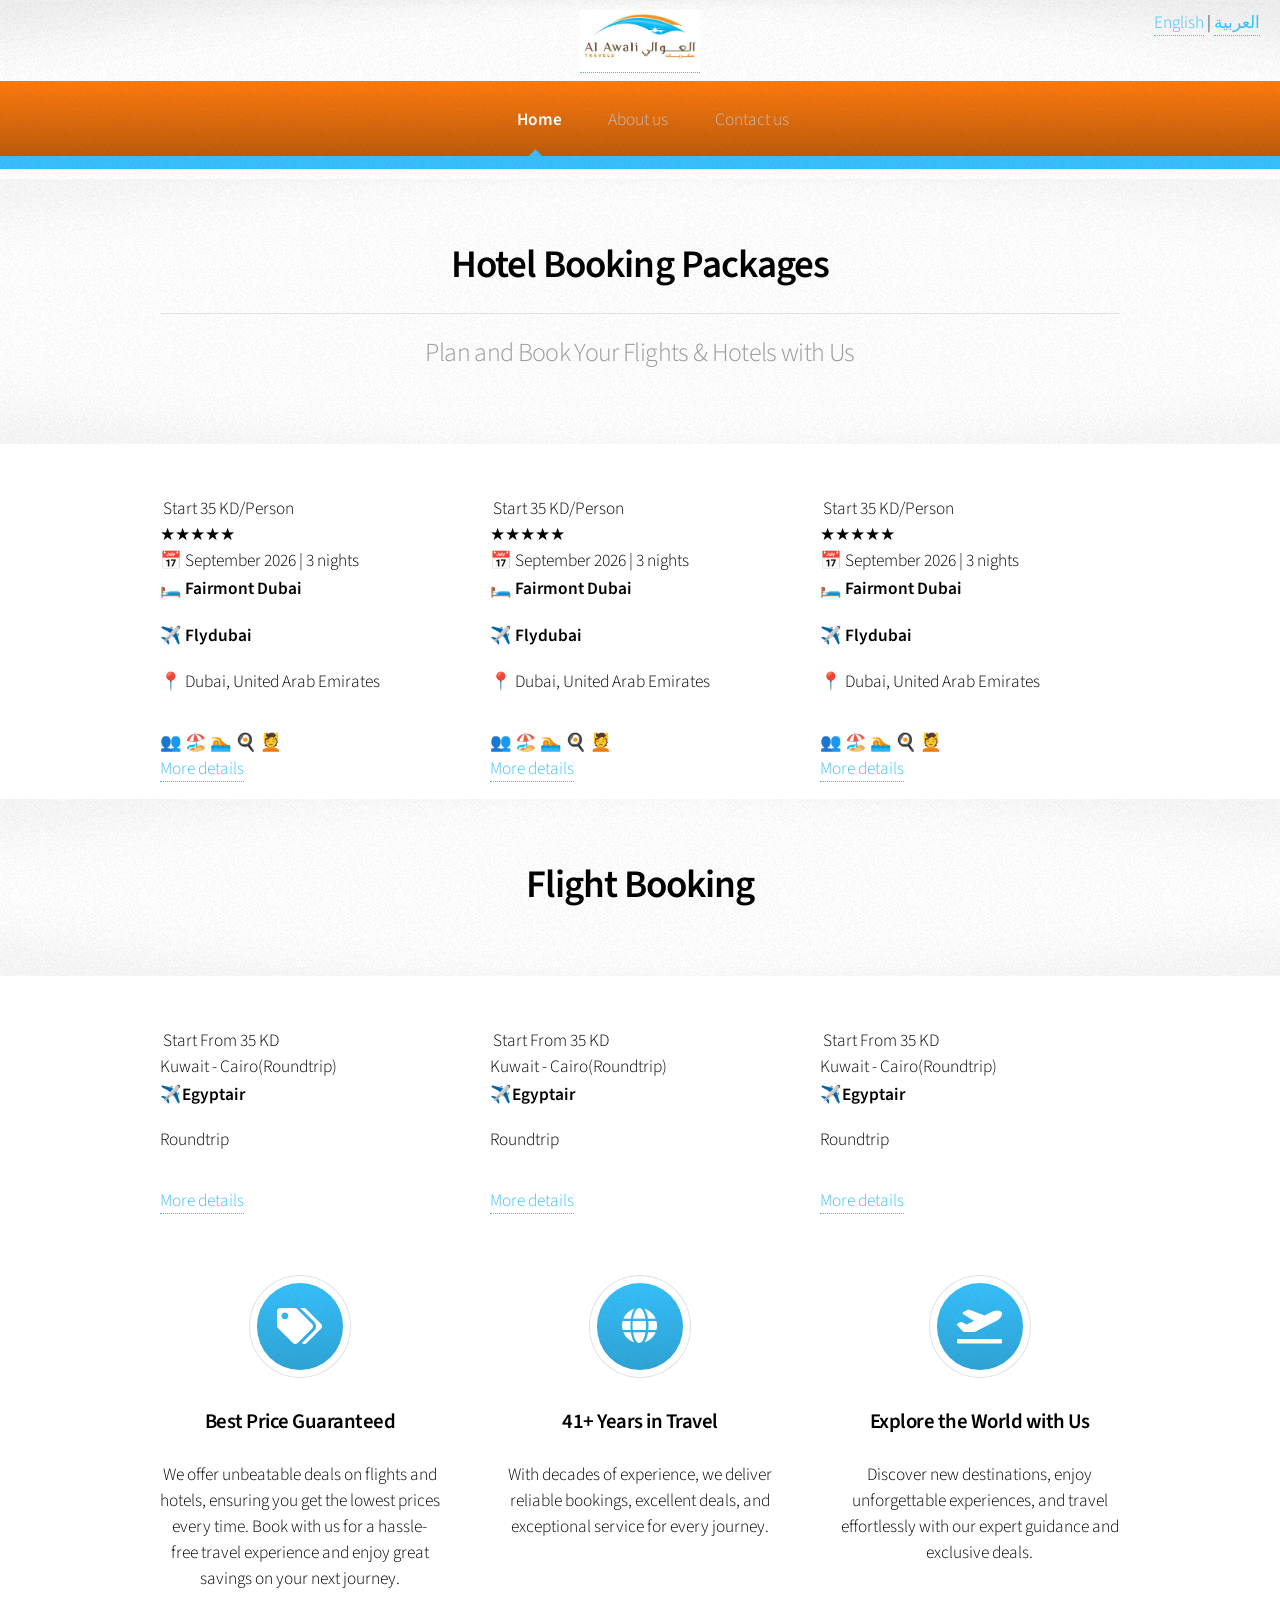
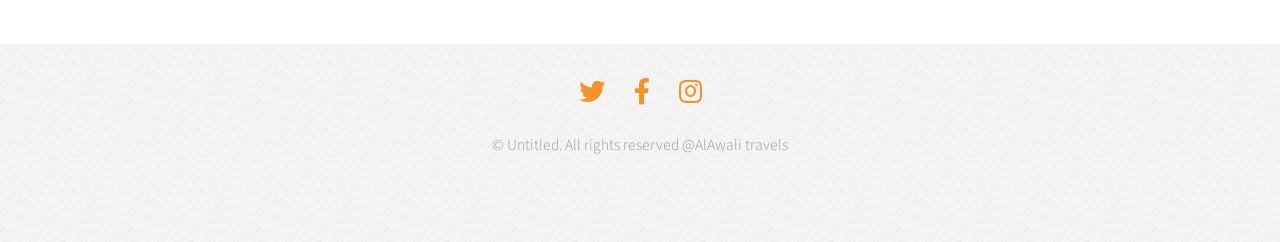
==== commit bacb4ff0: "Refactor index.html for improved layout and content" ====
--- a/en/index.html
+++ b/en/index.html
@@ -11,14 +11,14 @@
 		<div id="page-wrapper">
 
 			<!-- Header -->
-				<div id="header">
+				<div id="header" style="text-align:center; position: relative; padding: 10px 0;">
 
 					<!-- Logo -->
-						<h1>
-  <a href="index.html" id="logo">
-    <img src="images/logo.png" alt="AlAwali Travels Logo" style="height:100px;">
-  </a>
-</h1>
+    <a href="index.html" id="logo" style="display:inline-block;">
+        <img src="images/logo.png" alt="AlAwali Travels Logo" 
+             style="width:120px; max-width:100%; height:auto; display:block; margin:0 auto;">
+    </a>
+  
 <!-- Language Switcher -->
     <div id="language-switcher" style="position:absolute; top:10px; right:20px;">
         <a href="index.html" lang="en">English</a> | 
@@ -29,8 +29,8 @@
 						<nav id="nav">
 							<ul>
 								<li class="current"><a href="index.html">Home</a></li>
-								<li><a href="aboutus.html">About Us</a></li>
-								<li><a href="contactus.html">Contact US</a></li>
+								<li><a href="aboutus.html">About us</a></li>
+								<li><a href="contactus.html">Contact us</a></li>
 								
 							</ul>
 						</nav>
@@ -40,7 +40,248 @@
 
 			<!-- Banner -->
 				
-				
+		<!-- Gigantic Heading -->
+				<section class="wrapper style2">
+					<div class="container">
+						<header class="major">
+							<h2>Hotel Booking Packages</h2>
+							<p>Plan and Book Your Flights & Hotels with Us</p>
+						</header>
+					</div>
+				</section>
+
+			<!-- Posts -->
+	<section class="wrapper style1">
+          <div class="container">
+
+    <div class="row">
+
+      <!-- CARD 1 -->
+      
+<div class="col-4 col-12-narrower">
+  <div class="hotel-card">
+
+    <!-- IMAGE -->
+    <div class="image-box">
+      <img src="images/turkey.jpg" alt="">
+      <span class="price">Start 35 KD/Person</span>
+    </div>
+
+    <!-- CONTENT -->
+    <div class="content-box">
+      <div class="stars">
+        ★★★★★
+      </div>
+
+      <span class="days">📅 September 2026 | 3 nights</span>
+
+      <h4>🛏️ Fairmont Dubai</h4>
+      <h4>✈️ Flydubai</h4>
+
+      <p class="location">📍 Dubai, United Arab Emirates</p>
+
+      <div class="features">
+  <span>👥</span>
+  <span>🏖️ </span>
+  <span>🏊</span>
+  <span>🍳 </span>
+  <span>💆</span>
+  </div>
+      <a class="book-now-btn" href="https://wa.me/96590956788?text=Hello%20I%20want%20to%20book%20Baku%20package" target="_blank">
+        More details
+      </a>
+    </div>
+
+  </div>
+</div>
+      <!-- CARD 2 -->
+      <div class="col-4 col-12-narrower">
+  <div class="hotel-card">
+
+    <!-- IMAGE -->
+    <div class="image-box">
+      <img src="images/turkey.jpg" alt="">
+      <span class="price">Start 35 KD/Person</span>
+    </div>
+
+    <!-- CONTENT -->
+    <div class="content-box">
+      <div class="stars">
+        ★★★★★
+      </div>
+
+      <span class="days">📅 September 2026 | 3 nights</span>
+
+      <h4>🛏️ Fairmont Dubai</h4>
+      <h4>✈️ Flydubai</h4>
+
+      <p class="location">📍 Dubai, United Arab Emirates</p>
+
+      <div class="features">
+  <span>👥</span>
+  <span>🏖️ </span>
+  <span>🏊</span>
+  <span>🍳 </span>
+  <span>💆</span>
+  </div>
+      <a class="book-now-btn" href="https://wa.me/96590956788?text=Hello%20I%20want%20to%20book%20Baku%20package" target="_blank">
+        More details
+      </a>
+    </div>
+
+  </div>
+</div>
+
+      <!-- CARD 3 -->
+      <div class="col-4 col-12-narrower">
+  <div class="hotel-card">
+
+    <!-- IMAGE -->
+    <div class="image-box">
+      <img src="images/turkey.jpg" alt="">
+      <span class="price">Start 35 KD/Person</span>
+    </div>
+
+    <!-- CONTENT -->
+    <div class="content-box">
+      <div class="stars">
+        ★★★★★
+      </div>
+
+      <span class="days">📅 September 2026 | 3 nights</span>
+
+      <h4>🛏️ Fairmont Dubai</h4>
+      <h4>✈️ Flydubai</h4>
+
+      <p class="location">📍 Dubai, United Arab Emirates</p>
+
+      <div class="features">
+  <span>👥</span>
+  <span>🏖️ </span>
+  <span>🏊</span>
+  <span>🍳 </span>
+  <span>💆</span>
+  </div>
+      <a class="book-now-btn" href="https://wa.me/96590956788?text=Hello%20I%20want%20to%20book%20Baku%20package" target="_blank">
+        More details
+      </a>
+    </div>
+
+  </div>
+</div>
+
+</section>
+				<!-- Posts End-->
+
+
+
+<!-- Gigantic Heading  second for flight-->
+		<section class="wrapper style2">
+					<div class="container">
+						<header class="major">
+							<h2>Flight Booking </h2>
+						</header>
+					</div>
+				</section> 
+
+
+<section class="wrapper style1">
+  <div class="container">
+
+    <div class="row">
+
+      <!-- CARD 1 -->
+      
+<div class="col-4 col-12-narrower">
+  <div class="hotel-card">
+
+    <!-- IMAGE -->
+    <div class="image-box">
+      <img src="images/turkey.jpg" alt="">
+      <span class="price">Start From 35 KD</span>
+    </div>
+
+    <!-- CONTENT -->
+    <div class="content-box">
+      
+     <span class="days">Kuwait - Cairo(Roundtrip) </span>
+
+        <h4>✈️Egyptair</h4>
+
+      <p class="location">Roundtrip</p>
+
+      <a class="book-now-btn" href="https://wa.me/96590956788?text=Hello%20I%20want%20to%20book%20Baku%20package" target="_blank">
+        More details
+      </a>
+    </div>
+
+  </div>
+</div>
+      <!-- CARD 2 -->
+      <div class="col-4 col-12-narrower">
+  <div class="hotel-card">
+
+    <!-- IMAGE -->
+    <div class="image-box">
+      <img src="images/turkey.jpg" alt="">
+      <span class="price">Start From 35 KD</span>
+    </div>
+
+    <!-- CONTENT -->
+    <div class="content-box">
+      
+     <span class="days">Kuwait - Cairo(Roundtrip) </span>
+
+        <h4>✈️Egyptair</h4>
+
+      <p class="location">Roundtrip</p>
+
+      <a class="book-now-btn" href="https://wa.me/96590956788?text=Hello%20I%20want%20to%20book%20Baku%20package" target="_blank">
+        More details
+      </a>
+    </div>
+
+  </div>
+</div>
+
+      <!-- CARD 3 -->
+     <div class="col-4 col-12-narrower">
+  <div class="hotel-card">
+
+    <!-- IMAGE -->
+    <div class="image-box">
+      <img src="images/turkey.jpg" alt="">
+      <span class="price">Start From 35 KD</span>
+    </div>
+
+    <!-- CONTENT -->
+    <div class="content-box">
+      
+     <span class="days">Kuwait - Cairo(Roundtrip) </span>
+
+        <h4>✈️Egyptair</h4>
+
+      <p class="location">Roundtrip</p>
+
+      <a class="book-now-btn" href="https://wa.me/96590956788?text=Hello%20I%20want%20to%20book%20Baku%20package" target="_blank">
+        More details
+      </a>
+    </div>
+
+  </div>
+</div>
+
+</section>
+				<!-- Posts End-->
+
+
+
+
+
+
+
+
+
 			<!-- Highlights -->
 				<section class="wrapper style1">
 					<div class="container">
@@ -70,64 +311,6 @@
 					</div>
 				</section>
 
-			<!-- Gigantic Heading -->
-				<section class="wrapper style2">
-					<div class="container">
-						<header class="major">
-							<h2>Top flight booking destination from Kuwait</h2>
-							<p>Plan and Book Your Flights & Hotels with Us</p>
-						</header>
-					</div>
-				</section> 
-
-			<!-- Posts -->
-				<section class="wrapper style1">
-					<div class="container">
-						<div class="row">
-							<section class="col-6 col-12-narrower">
-								<div class="box post">
-									<a href="#" class="image left"><img src="images/pic01.png" alt="" /></a>
-									<div class="inner">
-										<h3>Kuwait to Cairo</h3>
-										<p>Cheap Flights from Kuwait to Cairo. Fly direct with Kuwait Airways or Egypt Air at the best prices! Book your flight today for amazing deals and a hassle-free travel experience. Contact us now to secure your tickets!</p>
-									</div>
-								</div>
-							</section>
-							<section class="col-6 col-12-narrower">
-								<div class="box post">
-									<a href="#" class="image left"><img src="images/pic02.png" alt="" /></a>
-									<div class="inner">
-										<h3>Kuwait to London</h3>
-										<p>Flights from Kuwait to London. Fly with Kuwait Airways or Emirates at competitive rates! Book your flight today for excellent offers and a hassle-free journey. Contact us now!</p>
-									</div>
-								</div>
-							</section>
-						</div>
-						<div class="row">
-							<section class="col-6 col-12-narrower">
-								<div class="box post">
-									<a href="#" class="image left"><img src="images/pic03.png" alt="" /></a>
-									<div class="inner">
-										<h3>Kuwait to Mumbai</h3>
-										<p>Affordable Flights from Kuwait to Mumbai. Fly with Kuwait Airways, Air India, or IndiGo at great prices! Book today for the best deals and a smooth travel experience. Contact us now!</p>
-									</div>
-								</div>
-							</section>
-							<section class="col-6 col-12-narrower">
-								<div class="box post">
-									<a href="#" class="image left"><img src="images/pic04.png" alt="" /></a>
-									<div class="inner">
-										<h3> Kuwait to Manila</h3>
-										<p>Cheap Flights from Kuwait to Manila. Fly with Philippine Airlines, Kuwait Airways, or Cebu Pacific at unbeatable prices! Book today for great deals and an easy travel experience. Contact us now!</p>
-									</div>
-								</div>
-							</section>
-						</div>
-					</div>
-				</section>
-
-			
-
 			<!-- Footer -->
 				<div id="footer">
 					<div class="container">
@@ -166,4 +349,4 @@
 			<script src="assets/js/main.js"></script>
 
 	</body>
-</html>+</html>
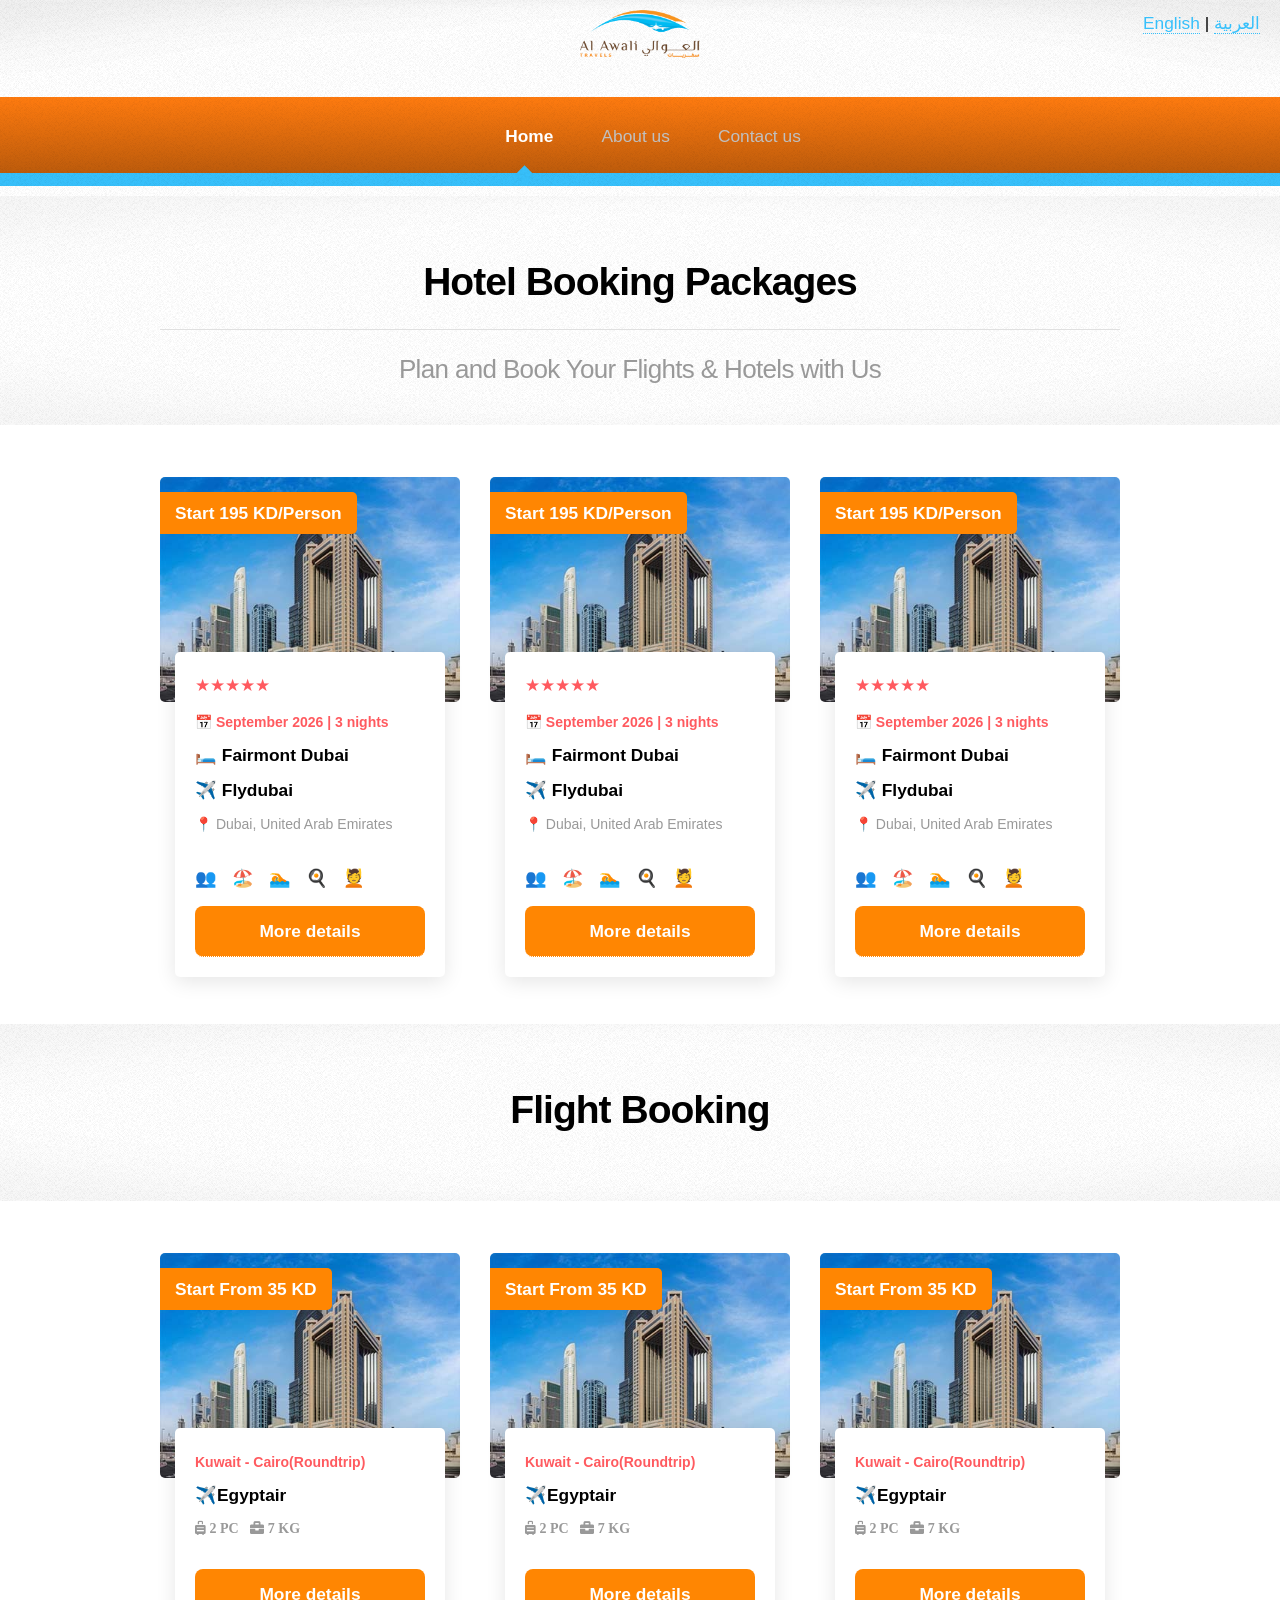
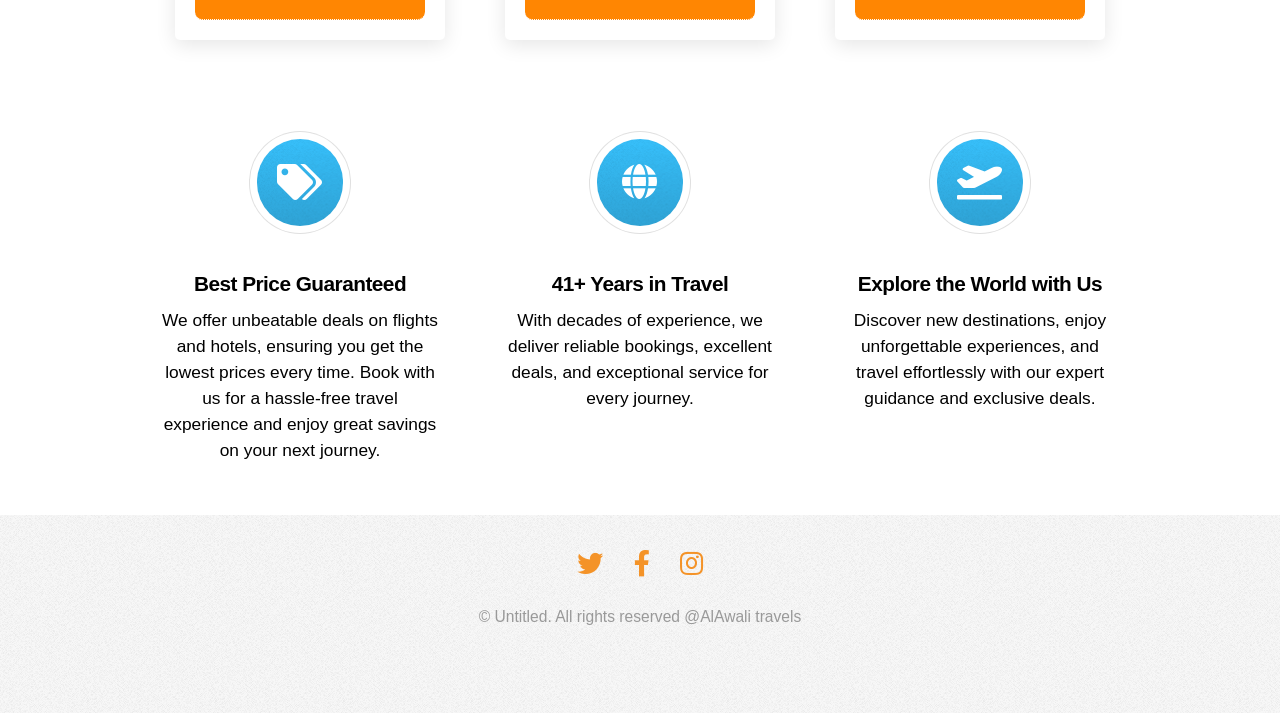
==== commit 090c86a7: "Commit changes" ====
--- a/en/index.html
+++ b/en/index.html
@@ -14,19 +14,22 @@
 				<div id="header" style="text-align:center; position: relative; padding: 10px 0;">
 
 					<!-- Logo -->
-    <a href="index.html" id="logo" style="display:inline-block;">
+    <h1>
+   <a href="index.html" id="logo" style="display:inline-block;">
         <img src="images/logo.png" alt="AlAwali Travels Logo" 
              style="width:120px; max-width:100%; height:auto; display:block; margin:0 auto;">
     </a>
+</h1>
   
 <!-- Language Switcher -->
+    
+
+					<!-- Nav -->
+						<nav id="nav">
     <div id="language-switcher" style="position:absolute; top:10px; right:20px;">
         <a href="index.html" lang="en">English</a> | 
         <a href="../index.html" lang="ar">العربية</a>
     </div>
-
-					<!-- Nav -->
-						<nav id="nav">
 							<ul>
 								<li class="current"><a href="index.html">Home</a></li>
 								<li><a href="aboutus.html">About us</a></li>
@@ -64,7 +67,7 @@
     <!-- IMAGE -->
     <div class="image-box">
       <img src="images/turkey.jpg" alt="">
-      <span class="price">Start 35 KD/Person</span>
+      <span class="price">Start 195 KD/Person</span>
     </div>
 
     <!-- CONTENT -->
@@ -101,7 +104,7 @@
     <!-- IMAGE -->
     <div class="image-box">
       <img src="images/turkey.jpg" alt="">
-      <span class="price">Start 35 KD/Person</span>
+      <span class="price">Start 195 KD/Person</span>
     </div>
 
     <!-- CONTENT -->
@@ -139,7 +142,7 @@
     <!-- IMAGE -->
     <div class="image-box">
       <img src="images/turkey.jpg" alt="">
-      <span class="price">Start 35 KD/Person</span>
+      <span class="price">Start 195 KD/Person</span>
     </div>
 
     <!-- CONTENT -->
@@ -208,7 +211,7 @@
 
         <h4>✈️Egyptair</h4>
 
-      <p class="location">Roundtrip</p>
+      <p class="location"><i class="fas fa-suitcase-rolling"> 2 PC </i> &nbsp; <i class="fas fa-briefcase"> 7 KG </i> </p>
 
       <a class="book-now-btn" href="https://wa.me/96590956788?text=Hello%20I%20want%20to%20book%20Baku%20package" target="_blank">
         More details
@@ -234,7 +237,7 @@
 
         <h4>✈️Egyptair</h4>
 
-      <p class="location">Roundtrip</p>
+       <p class="location"><i class="fas fa-suitcase-rolling"> 2 PC </i> &nbsp; <i class="fas fa-briefcase"> 7 KG </i> </p>
 
       <a class="book-now-btn" href="https://wa.me/96590956788?text=Hello%20I%20want%20to%20book%20Baku%20package" target="_blank">
         More details
@@ -261,7 +264,7 @@
 
         <h4>✈️Egyptair</h4>
 
-      <p class="location">Roundtrip</p>
+      <p class="location"><i class="fas fa-suitcase-rolling"> 2 PC </i> &nbsp; <i class="fas fa-briefcase"> 7 KG </i> </p>
 
       <a class="book-now-btn" href="https://wa.me/96590956788?text=Hello%20I%20want%20to%20book%20Baku%20package" target="_blank">
         More details
@@ -349,4 +352,4 @@
 			<script src="assets/js/main.js"></script>
 
 	</body>
-</html>
+</html>
--- a/en/assets/css/main.css
+++ b/en/assets/css/main.css
@@ -99,7 +99,7 @@
 
 	body, input, select, textarea {
 		color: #000000;
-		font-family: 'Source Sans Pro', sans-serif;
+		font-family: 'Open Sans', sans-serif;
 		font-size: 16pt;
 		font-weight: 300;
 		line-height: 1.65em;
@@ -1968,7 +1968,7 @@
 
 	header.major {
 		text-align: center;
-		margin: 0 0 2em 0;
+		margin:0;
 	}
 
 		header.major h2 {
@@ -2720,7 +2720,7 @@
 /* Wrapper */
 
 	.wrapper {
-		padding: 5em 0 3em 0;
+		padding: 1em 0 0 0;
 	}
 
 		.wrapper.style1 {
@@ -3061,7 +3061,7 @@
 				top: 0;
 				width: 100%;
 				z-index: 10001;
-				background-color: #333;
+				background-color: #ffffff;
 				background-image: -moz-linear-gradient(top, rgba(0,0,0,0), rgba(0,0,0,0.3)), url("images/bg01.png");
 				background-image: -webkit-linear-gradient(top, rgba(0,0,0,0), rgba(0,0,0,0.3)), url("images/bg01.png");
 				background-image: -ms-linear-gradient(top, rgba(0,0,0,0), rgba(0,0,0,0.3)), url("images/bg01.png");
@@ -3116,7 +3116,7 @@
 						line-height: inherit;
 						text-align: center;
 						width: 44px;
-						color: #fff;
+						color: #ff7301;
 						opacity: 0.5;
 					}
 
@@ -3125,7 +3125,7 @@
 					}
 
 			#navPanel {
-				background-color: #1f1f1f;
+				background-color: #ff8602;
 				box-shadow: inset -1px 0 3px 0 rgba(0, 0, 0, 0.5);
 				background-image: -moz-linear-gradient(left, rgba(0,0,0,0) 75%, rgba(0,0,0,0.15)), url("images/bg01.png");
 				background-image: -webkit-linear-gradient(left, rgba(0,0,0,0) 75%, rgba(0,0,0,0.15)), url("images/bg01.png");
@@ -3366,9 +3366,119 @@
 }
 
 #language-switcher a:hover {
-    color: #007bff;
+    color: #ff9400;
 }
 
 
-
-	}+	}
+
+/* Make logo scale automatically */
+/* Ensure header logo scales correctly */
+#header #logo {
+    display: block;       /* make container block */
+    max-width: 100%;      /* never exceed screen width */
+}
+
+#header #logo img {
+    width: 100%;          /* scale image to container */
+    max-width: 200px;     /* maximum size on desktop */
+    height: auto;         /* preserve aspect ratio */
+}
+
+/* Mobile adjustment */
+@media (max-width: 767px) {
+    #header #logo img {
+        max-width: 120px; /* smaller on mobile */
+    }
+}
+
+	
+/* hotel-card */
+
+
+.hotel-card {
+  position: relative;
+  margin-bottom: 30px;
+}
+
+/* IMAGE */
+.image-box {
+  position: relative;
+}
+
+.image-box img {
+  width: 100%;
+  display: block;
+  border-radius: 5px;
+}
+
+/* PRICE TAG */
+.price {
+  position: absolute;
+  top: 15px;
+  left: 0;
+  background: #ff8602;
+  color: #fff;
+  padding: 8px 15px;
+  font-weight: bold;
+  border-radius: 0 5px 5px 0;
+}
+
+/* WHITE BOX */
+.content-box {
+  background: #fff;
+  padding: 20px;
+  width: 90%;
+  margin: -50px auto 0;   /* THIS creates overlap */
+  position: relative;
+  z-index: 2;
+  border-radius: 5px;
+  box-shadow: 0 5px 20px rgba(0,0,0,0.1);
+}
+
+/* TEXT STYLES */
+.stars {
+  color: #ff5a5f;
+  margin-bottom: 10px;
+}
+
+.days {
+  color: #ff5a5f;
+  font-size: 14px;
+  font-weight: bold;
+}
+
+.content-box h4,h5,h3 {
+  margin: 5px 0;
+}
+
+.location {
+  color: #999;
+  font-size: 14px;
+}
+
+.features {
+  display: flex;
+  gap: 15px;
+  margin-top: 10px;
+  color: #666;
+}
+
+/* hotel-card end*/
+
+.book-now-btn {
+  display: block;
+  text-align: center;
+  background: #ff8602; /* WhatsApp green */
+  color: #fff;
+  padding: 12px;
+  border-radius: 8px;
+  text-decoration: none;
+  font-weight: bold;
+  margin-top: 15px;
+  transition: 0.3s;
+}
+
+.book-now-btn:hover {
+  background: #ff8602;
+}
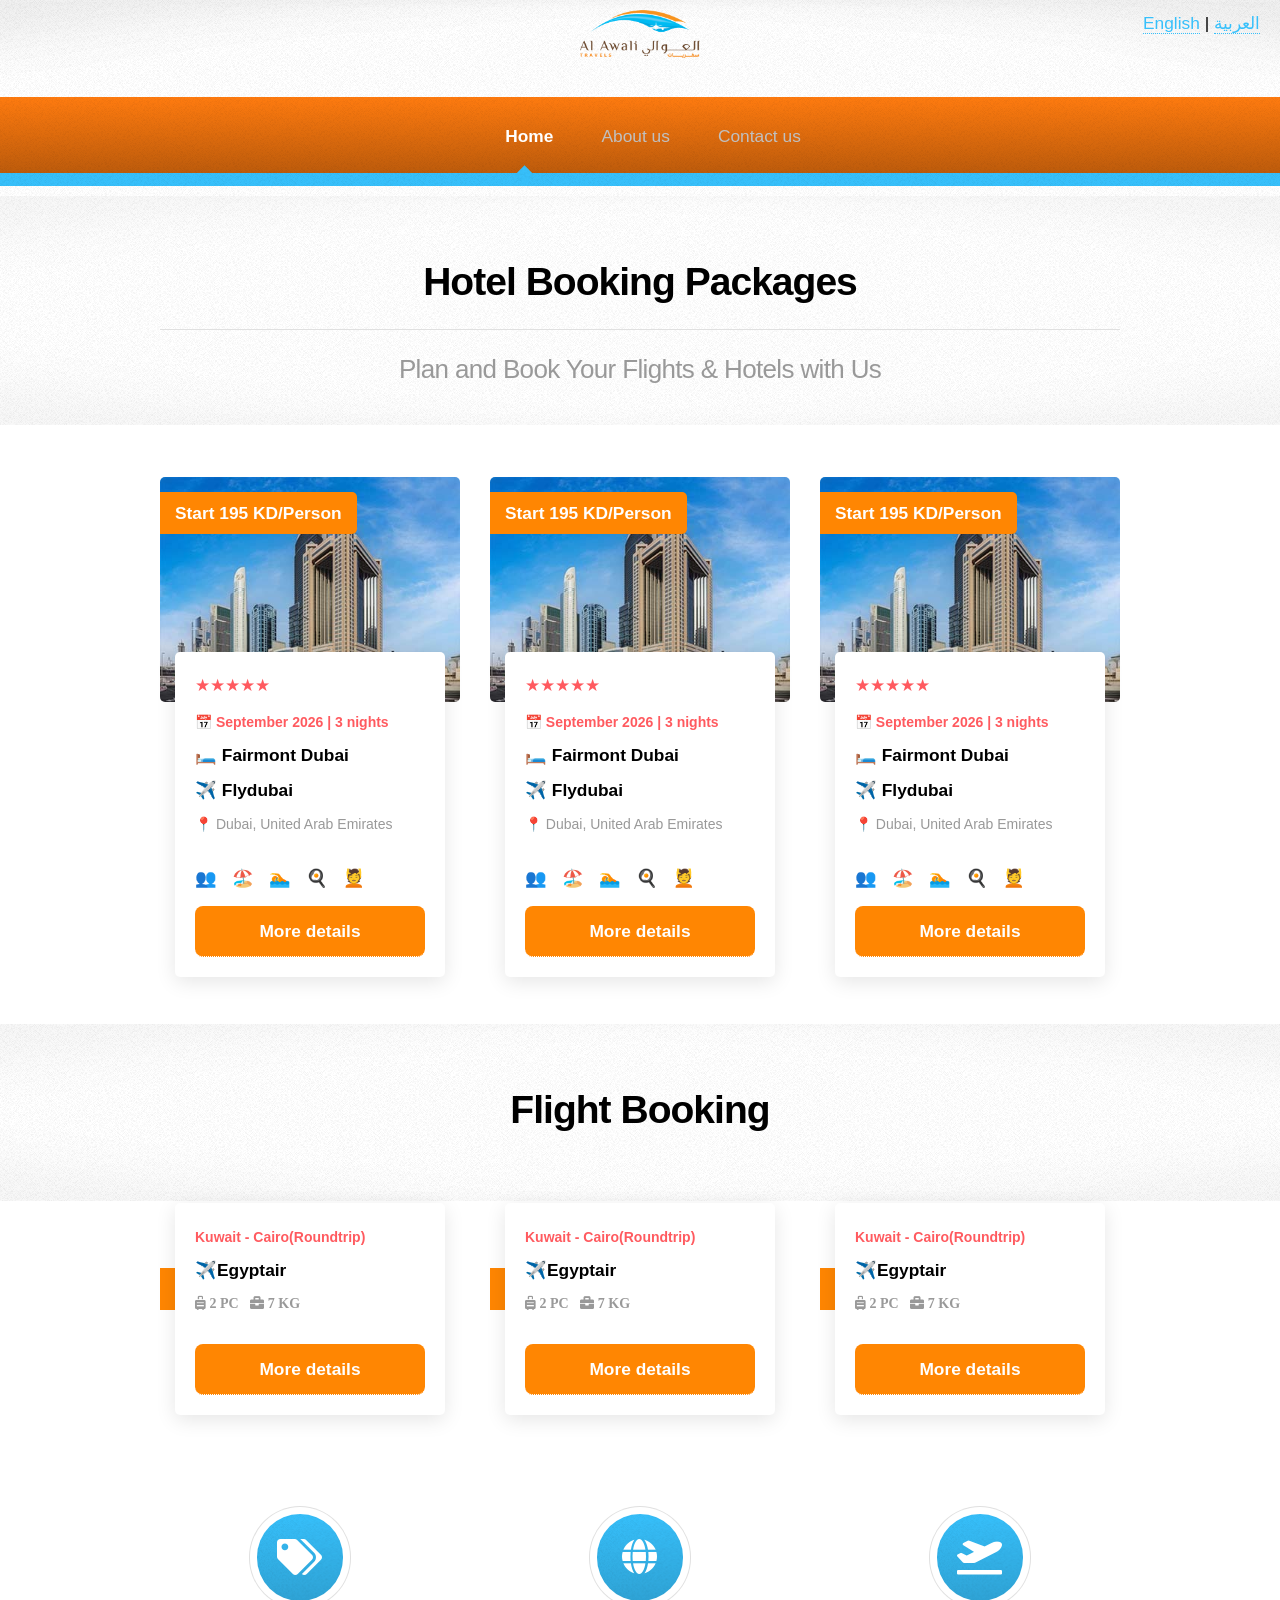
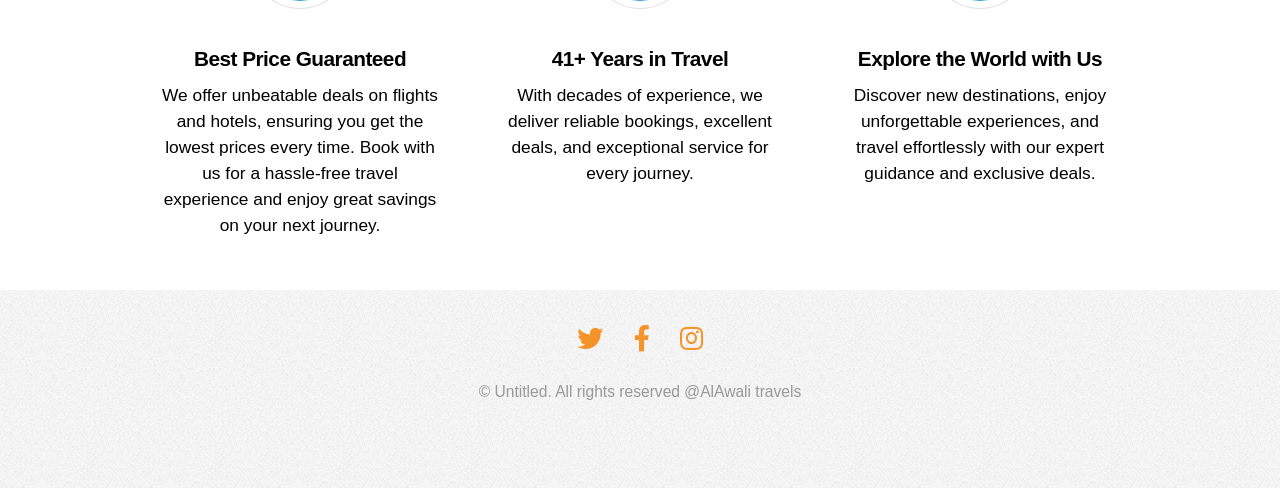
==== commit a4774d04: "Commit changes" ====
--- a/en/index.html
+++ b/en/index.html
@@ -200,8 +200,8 @@
 
     <!-- IMAGE -->
     <div class="image-box">
-      <img src="images/turkey.jpg" alt="">
-      <span class="price">Start From 35 KD</span>
+      <img src="images/cairo.png" alt="">
+      <span class="price">Start From 85 KD</span>
     </div>
 
     <!-- CONTENT -->
@@ -226,8 +226,8 @@
 
     <!-- IMAGE -->
     <div class="image-box">
-      <img src="images/turkey.jpg" alt="">
-      <span class="price">Start From 35 KD</span>
+      <img src="images/cairo.png" alt="">
+      <span class="price">Start From 85 KD</span>
     </div>
 
     <!-- CONTENT -->
@@ -253,8 +253,8 @@
 
     <!-- IMAGE -->
     <div class="image-box">
-      <img src="images/turkey.jpg" alt="">
-      <span class="price">Start From 35 KD</span>
+      <img src="images/cairo.png" alt="">
+      <span class="price">Start From 85 KD</span>
     </div>
 
     <!-- CONTENT -->
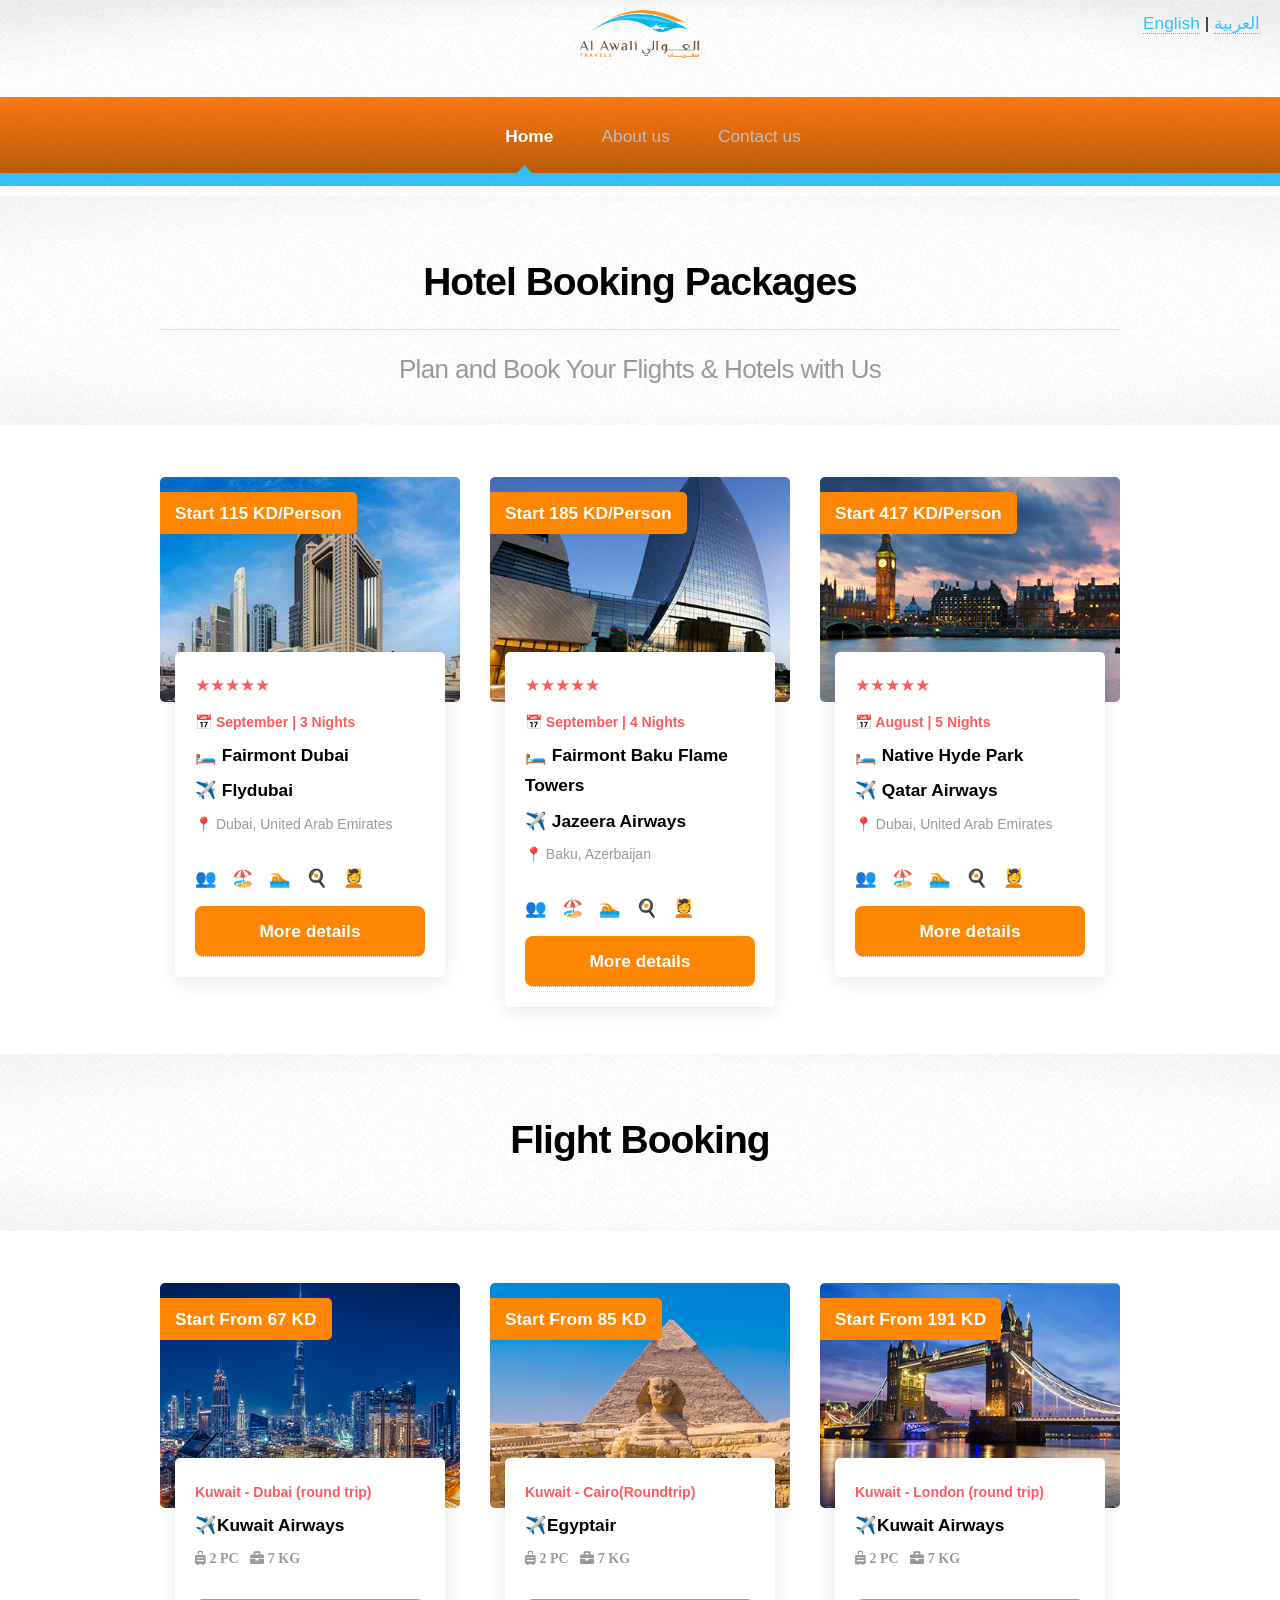
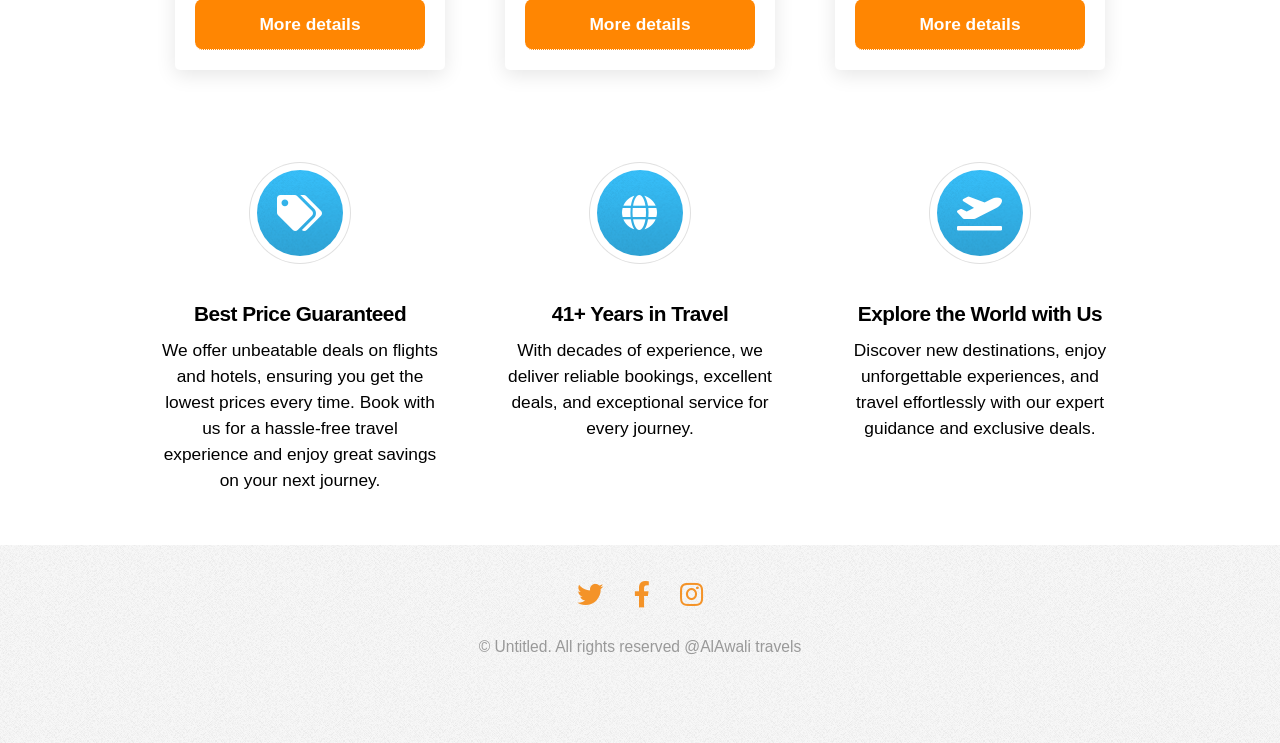
==== commit 1b08ece4: "Commit changes" ====
--- a/en/index.html
+++ b/en/index.html
@@ -66,8 +66,8 @@
 
     <!-- IMAGE -->
     <div class="image-box">
-      <img src="images/turkey.jpg" alt="">
-      <span class="price">Start 195 KD/Person</span>
+      <img src="images/Dubai.jpg" alt="">
+      <span class="price">Start 115 KD/Person</span>
     </div>
 
     <!-- CONTENT -->
@@ -76,7 +76,7 @@
         ★★★★★
       </div>
 
-      <span class="days">📅 September 2026 | 3 nights</span>
+      <span class="days">📅 September | 3 Nights</span>
 
       <h4>🛏️ Fairmont Dubai</h4>
       <h4>✈️ Flydubai</h4>
@@ -103,8 +103,8 @@
 
     <!-- IMAGE -->
     <div class="image-box">
-      <img src="images/turkey.jpg" alt="">
-      <span class="price">Start 195 KD/Person</span>
+      <img src="images/Baku.png" alt="">
+      <span class="price">Start 185 KD/Person</span>
     </div>
 
     <!-- CONTENT -->
@@ -113,12 +113,12 @@
         ★★★★★
       </div>
 
-      <span class="days">📅 September 2026 | 3 nights</span>
-
-      <h4>🛏️ Fairmont Dubai</h4>
-      <h4>✈️ Flydubai</h4>
-
-      <p class="location">📍 Dubai, United Arab Emirates</p>
+      <span class="days">📅 September | 4 Nights</span>
+
+      <h4>🛏️ Fairmont Baku Flame Towers</h4>
+      <h4>✈️ Jazeera Airways</h4>
+
+      <p class="location">📍 Baku, Azerbaijan</p>
 
       <div class="features">
   <span>👥</span>
@@ -141,8 +141,8 @@
 
     <!-- IMAGE -->
     <div class="image-box">
-      <img src="images/turkey.jpg" alt="">
-      <span class="price">Start 195 KD/Person</span>
+      <img src="images/london.png" alt="">
+      <span class="price">Start 417 KD/Person</span>
     </div>
 
     <!-- CONTENT -->
@@ -151,10 +151,10 @@
         ★★★★★
       </div>
 
-      <span class="days">📅 September 2026 | 3 nights</span>
-
-      <h4>🛏️ Fairmont Dubai</h4>
-      <h4>✈️ Flydubai</h4>
+      <span class="days">📅 August | 5 Nights</span>
+
+      <h4>🛏️ Native Hyde Park</h4>
+      <h4>✈️ Qatar Airways </h4>
 
       <p class="location">📍 Dubai, United Arab Emirates</p>
 
@@ -200,6 +200,32 @@
 
     <!-- IMAGE -->
     <div class="image-box">
+      <img src="images/Dubai-flight.png" alt="">
+      <span class="price">Start From 67 KD</span>
+    </div>
+
+    <!-- CONTENT -->
+    <div class="content-box">
+      
+     <span class="days">Kuwait - Dubai (round trip) </span>
+
+        <h4>✈️Kuwait Airways</h4>
+
+      <p class="location"><i class="fas fa-suitcase-rolling"> 2 PC </i> &nbsp; <i class="fas fa-briefcase"> 7 KG </i> </p>
+
+      <a class="book-now-btn" href="https://wa.me/96590956788?text=Hello%20I%20want%20to%20book%20Baku%20package" target="_blank">
+        More details
+      </a>
+    </div>
+
+  </div>
+</div>
+      <!-- CARD 2 -->
+      <div class="col-4 col-12-narrower">
+  <div class="hotel-card">
+
+    <!-- IMAGE -->
+    <div class="image-box">
       <img src="images/cairo.png" alt="">
       <span class="price">Start From 85 KD</span>
     </div>
@@ -211,32 +237,6 @@
 
         <h4>✈️Egyptair</h4>
 
-      <p class="location"><i class="fas fa-suitcase-rolling"> 2 PC </i> &nbsp; <i class="fas fa-briefcase"> 7 KG </i> </p>
-
-      <a class="book-now-btn" href="https://wa.me/96590956788?text=Hello%20I%20want%20to%20book%20Baku%20package" target="_blank">
-        More details
-      </a>
-    </div>
-
-  </div>
-</div>
-      <!-- CARD 2 -->
-      <div class="col-4 col-12-narrower">
-  <div class="hotel-card">
-
-    <!-- IMAGE -->
-    <div class="image-box">
-      <img src="images/cairo.png" alt="">
-      <span class="price">Start From 85 KD</span>
-    </div>
-
-    <!-- CONTENT -->
-    <div class="content-box">
-      
-     <span class="days">Kuwait - Cairo(Roundtrip) </span>
-
-        <h4>✈️Egyptair</h4>
-
        <p class="location"><i class="fas fa-suitcase-rolling"> 2 PC </i> &nbsp; <i class="fas fa-briefcase"> 7 KG </i> </p>
 
       <a class="book-now-btn" href="https://wa.me/96590956788?text=Hello%20I%20want%20to%20book%20Baku%20package" target="_blank">
@@ -253,16 +253,16 @@
 
     <!-- IMAGE -->
     <div class="image-box">
-      <img src="images/cairo.png" alt="">
-      <span class="price">Start From 85 KD</span>
-    </div>
-
-    <!-- CONTENT -->
-    <div class="content-box">
-      
-     <span class="days">Kuwait - Cairo(Roundtrip) </span>
-
-        <h4>✈️Egyptair</h4>
+      <img src="images/London-flight.png" alt="">
+      <span class="price">Start From 191 KD</span>
+    </div>
+
+    <!-- CONTENT -->
+    <div class="content-box">
+      
+     <span class="days">Kuwait - London (round trip) </span>
+
+        <h4>✈️Kuwait Airways</h4>
 
       <p class="location"><i class="fas fa-suitcase-rolling"> 2 PC </i> &nbsp; <i class="fas fa-briefcase"> 7 KG </i> </p>
 
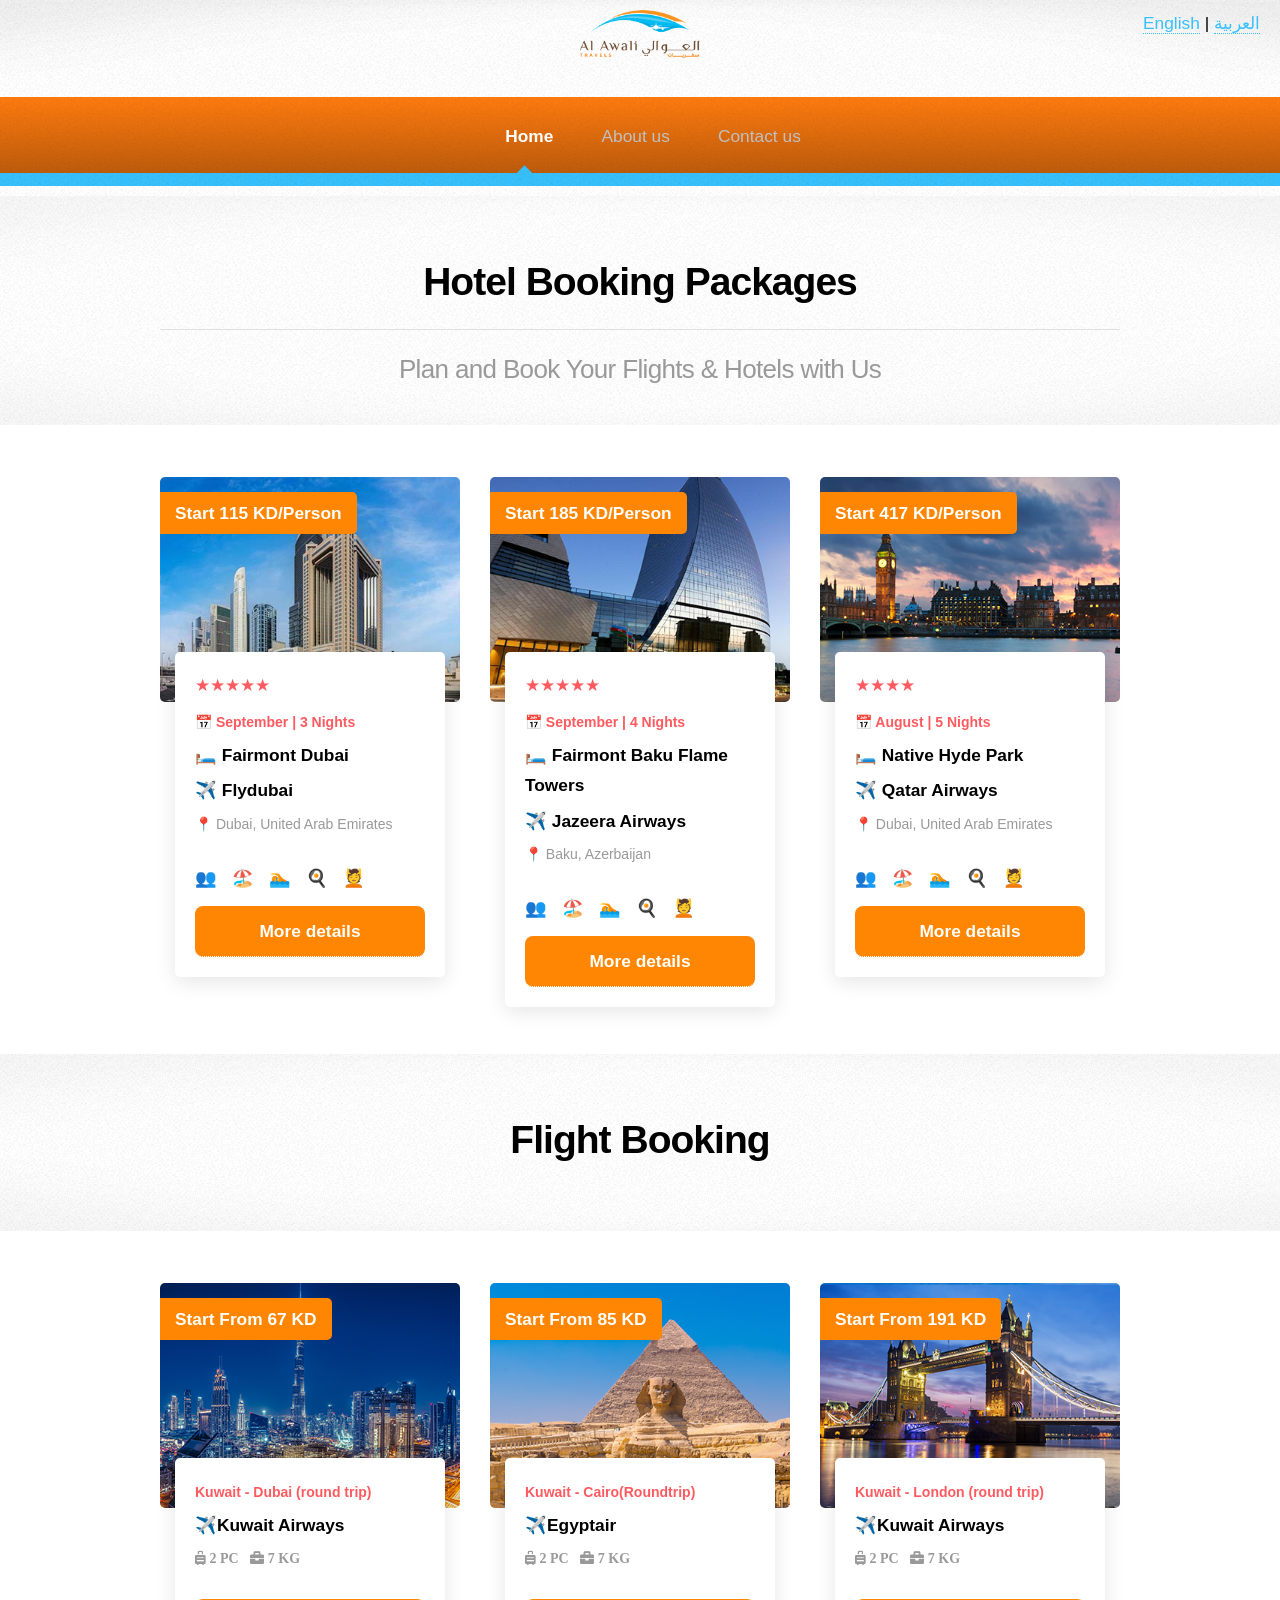
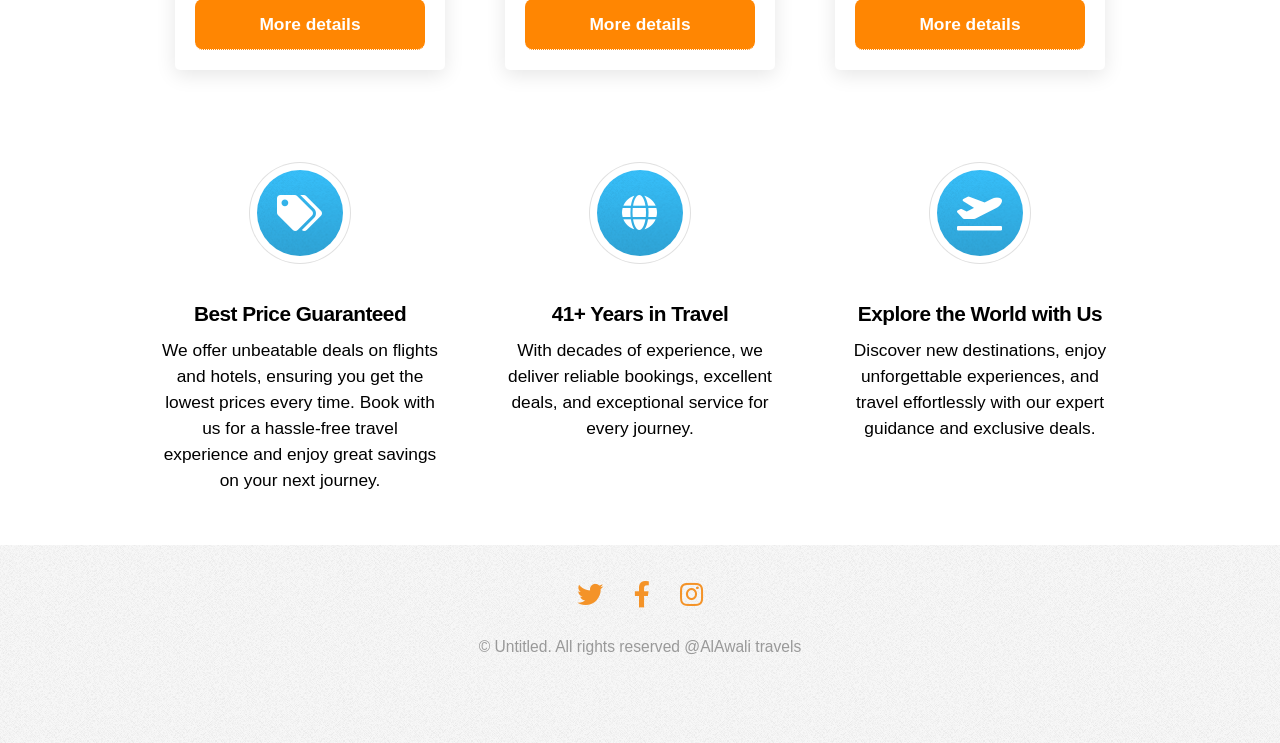
==== commit 0f474221: "Commit changes" ====
--- a/en/index.html
+++ b/en/index.html
@@ -148,7 +148,7 @@
     <!-- CONTENT -->
     <div class="content-box">
       <div class="stars">
-        ★★★★★
+        ★★★★
       </div>
 
       <span class="days">📅 August | 5 Nights</span>
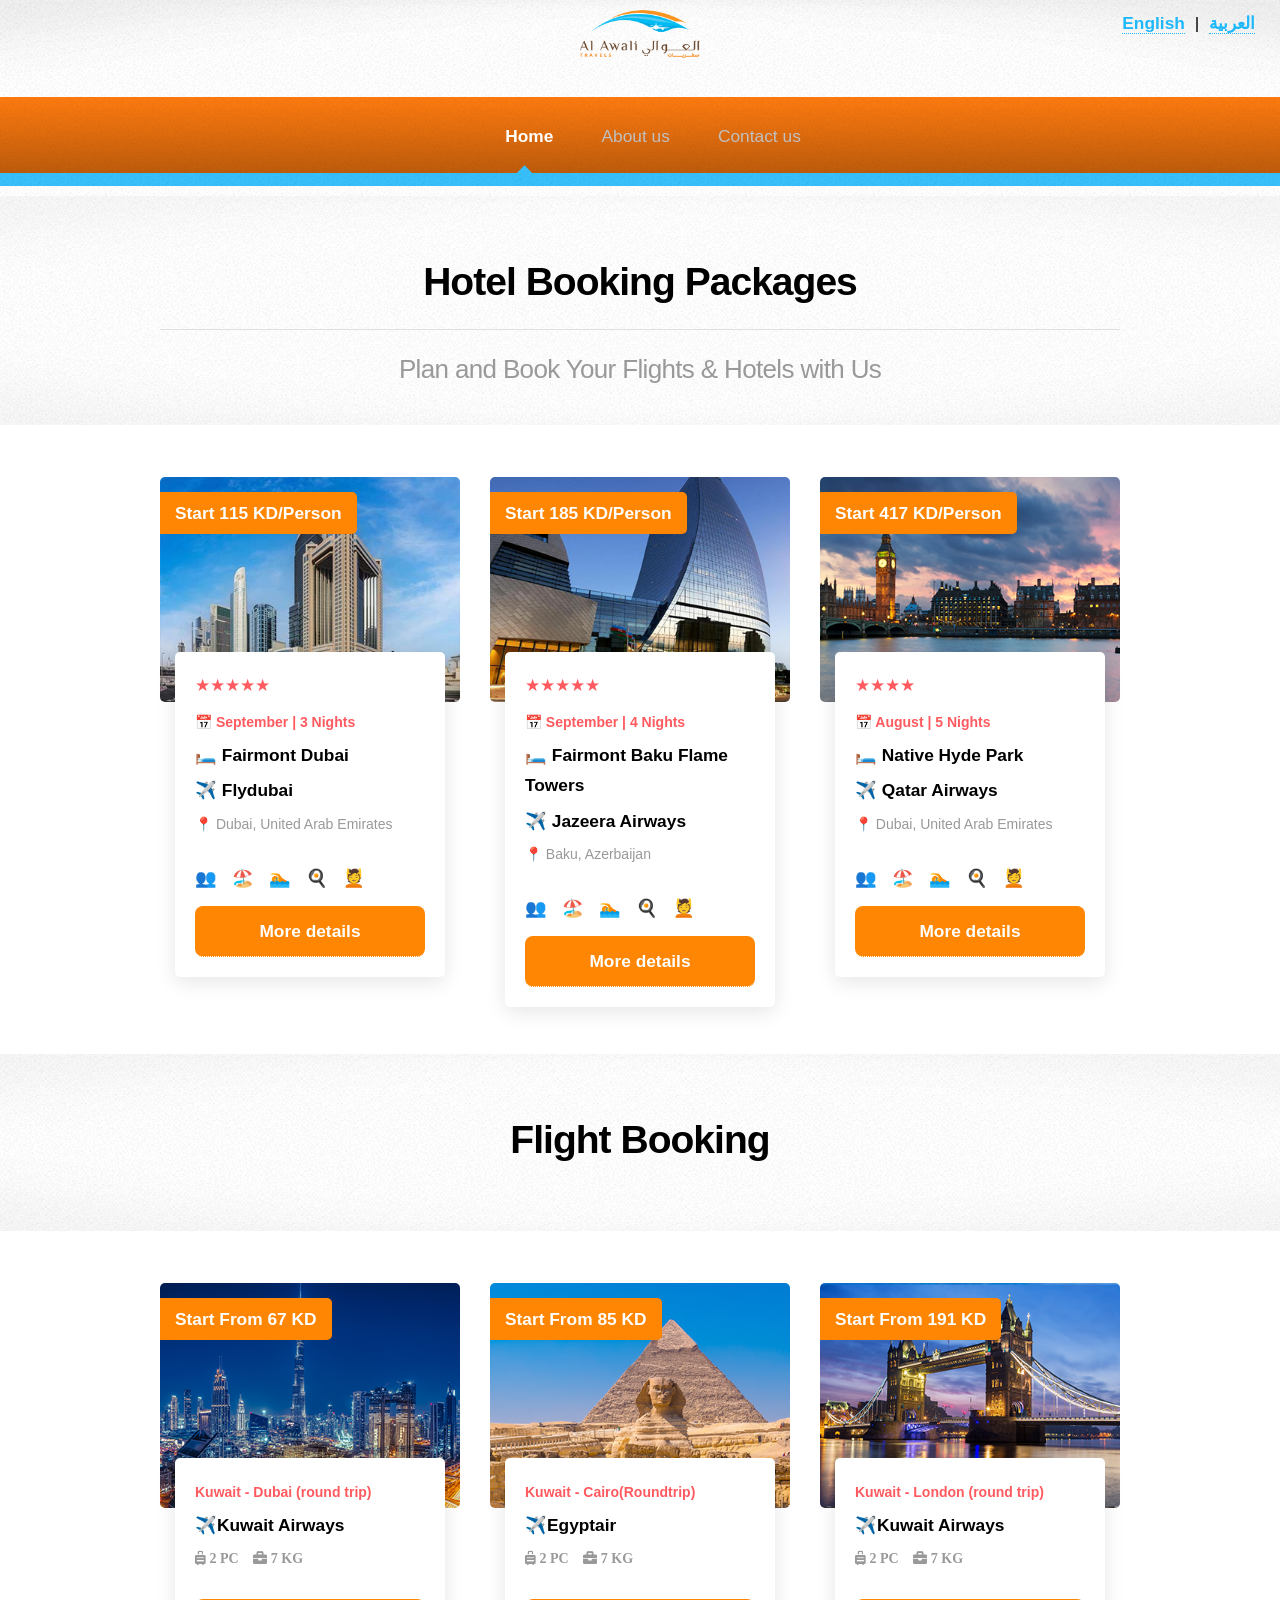
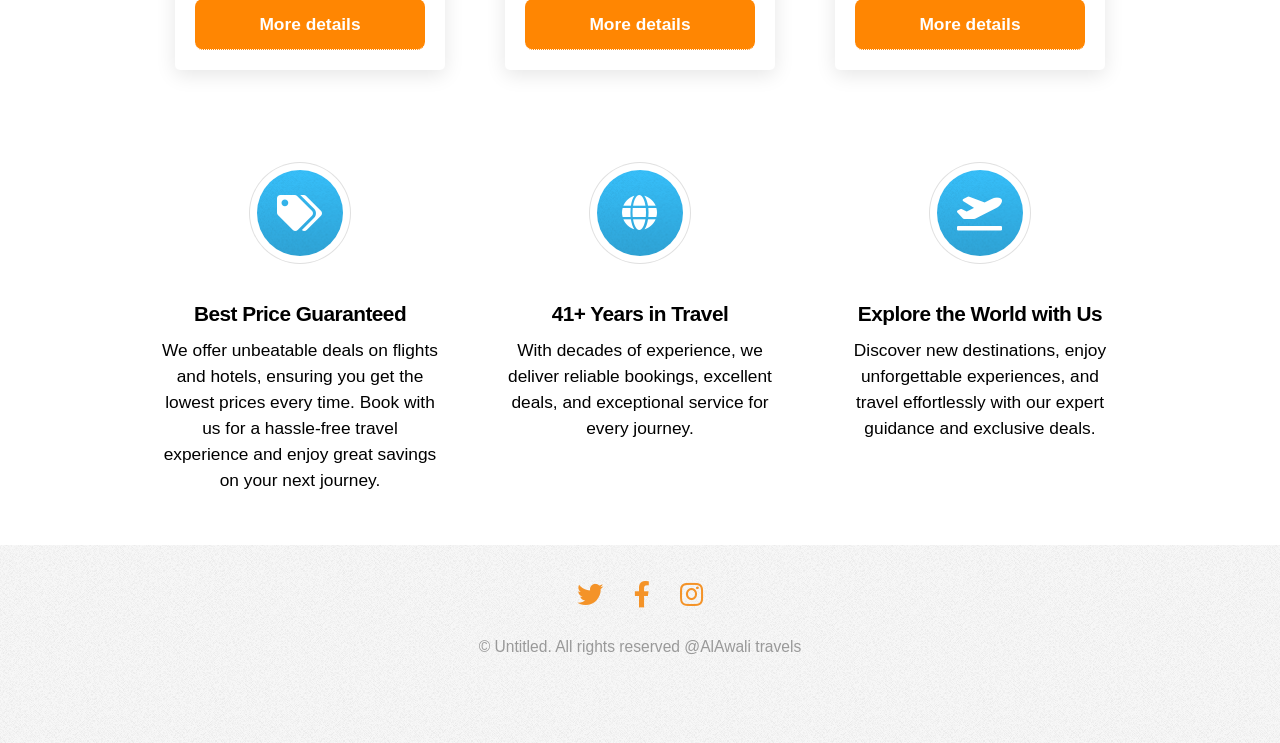
==== commit 80fe54b3: "Add files via upload" ====
--- a/en/index.html
+++ b/en/index.html
@@ -2,7 +2,7 @@
 
 <html>
 	<head>
-		<title>AlAwali Travels</title>
+		<title>Al Awali Travels</title>
 		<meta charset="utf-8" />
 		<meta name="viewport" content="width=device-width, initial-scale=1, user-scalable=no" />
 		<link rel="stylesheet" href="assets/css/main.css" />
@@ -90,7 +90,7 @@
   <span>🍳 </span>
   <span>💆</span>
   </div>
-      <a class="book-now-btn" href="https://wa.me/96590956788?text=Hello%20I%20want%20to%20book%20Baku%20package" target="_blank">
+      <a class="book-now-btn" href="https://wa.me/96590956788?text=Hello%20I%20want%20to%20book%20Dubai%20package" target="_blank">
         More details
       </a>
     </div>
@@ -165,7 +165,7 @@
   <span>🍳 </span>
   <span>💆</span>
   </div>
-      <a class="book-now-btn" href="https://wa.me/96590956788?text=Hello%20I%20want%20to%20book%20Baku%20package" target="_blank">
+      <a class="book-now-btn" href="https://wa.me/96590956788?text=Hello%20I%20want%20to%20book%20Dubai%20package" target="_blank">
         More details
       </a>
     </div>
@@ -178,7 +178,7 @@
 
 
 
-<!-- Gigantic Heading  second for flight-->
+<!-- Heading  for flights-->
 		<section class="wrapper style2">
 					<div class="container">
 						<header class="major">
@@ -213,7 +213,7 @@
 
       <p class="location"><i class="fas fa-suitcase-rolling"> 2 PC </i> &nbsp; <i class="fas fa-briefcase"> 7 KG </i> </p>
 
-      <a class="book-now-btn" href="https://wa.me/96590956788?text=Hello%20I%20want%20to%20book%20Baku%20package" target="_blank">
+      <a class="book-now-btn" href="https://wa.me/96590956788?text=Hello%20I%20want%20to%20book%20Dubai%20flight" target="_blank">
         More details
       </a>
     </div>
@@ -239,7 +239,7 @@
 
        <p class="location"><i class="fas fa-suitcase-rolling"> 2 PC </i> &nbsp; <i class="fas fa-briefcase"> 7 KG </i> </p>
 
-      <a class="book-now-btn" href="https://wa.me/96590956788?text=Hello%20I%20want%20to%20book%20Baku%20package" target="_blank">
+      <a class="book-now-btn" href="https://wa.me/96590956788?text=Hello%20I%20want%20to%20book%20Cairo%20flight" target="_blank">
         More details
       </a>
     </div>
@@ -266,7 +266,7 @@
 
       <p class="location"><i class="fas fa-suitcase-rolling"> 2 PC </i> &nbsp; <i class="fas fa-briefcase"> 7 KG </i> </p>
 
-      <a class="book-now-btn" href="https://wa.me/96590956788?text=Hello%20I%20want%20to%20book%20Baku%20package" target="_blank">
+      <a class="book-now-btn" href="https://wa.me/96590956788?text=Hello%20I%20want%20to%20book%20London%20flight" target="_blank">
         More details
       </a>
     </div>
@@ -275,17 +275,12 @@
 </div>
 
 </section>
-				<!-- Posts End-->
-
-
-
-
-
-
-
-
-
-			<!-- Highlights -->
+				<!-- Flight Posts End-->
+
+
+
+
+			<!-- company Highlights -->
 				<section class="wrapper style1">
 					<div class="container">
 						<div class="row gtr-200">
--- a/en/assets/css/main.css
+++ b/en/assets/css/main.css
@@ -116,7 +116,7 @@
 	}
 
 		a:hover {
-			color: #37c0fb;
+			color: #ffa600;
 			border-bottom-color: transparent;
 		}
 
@@ -3068,7 +3068,7 @@
 				background-image: linear-gradient(top, rgba(0,0,0,0), rgba(0,0,0,0.3)), url("images/bg01.png");
 				height: 44px;
 				line-height: 44px;
-				box-shadow: 0 4px 0 0 #37c0fb;
+				box-shadow: 0 4px 0 0 #ffa600;
 			}
 
 				#titleBar .title {
@@ -3357,12 +3357,16 @@
 				text-align: left;
 			}
 
+		}
+
+
 		/* shift arabic */
-			#language-switcher a {
+	
+	#language-switcher a {
     text-decoration: none;
     margin: 0 5px;
     font-weight: bold;
-    color: #333;
+    color: #1eb8fb;
 }
 
 #language-switcher a:hover {
@@ -3370,29 +3374,6 @@
 }
 
 
-	}
-
-/* Make logo scale automatically */
-/* Ensure header logo scales correctly */
-#header #logo {
-    display: block;       /* make container block */
-    max-width: 100%;      /* never exceed screen width */
-}
-
-#header #logo img {
-    width: 100%;          /* scale image to container */
-    max-width: 200px;     /* maximum size on desktop */
-    height: auto;         /* preserve aspect ratio */
-}
-
-/* Mobile adjustment */
-@media (max-width: 767px) {
-    #header #logo img {
-        max-width: 120px; /* smaller on mobile */
-    }
-}
-
-	
 /* hotel-card */
 
 
@@ -3481,4 +3462,8 @@
 
 .book-now-btn:hover {
   background: #ff8602;
+}
+
+i {
+  margin-right: 3px;
 }
